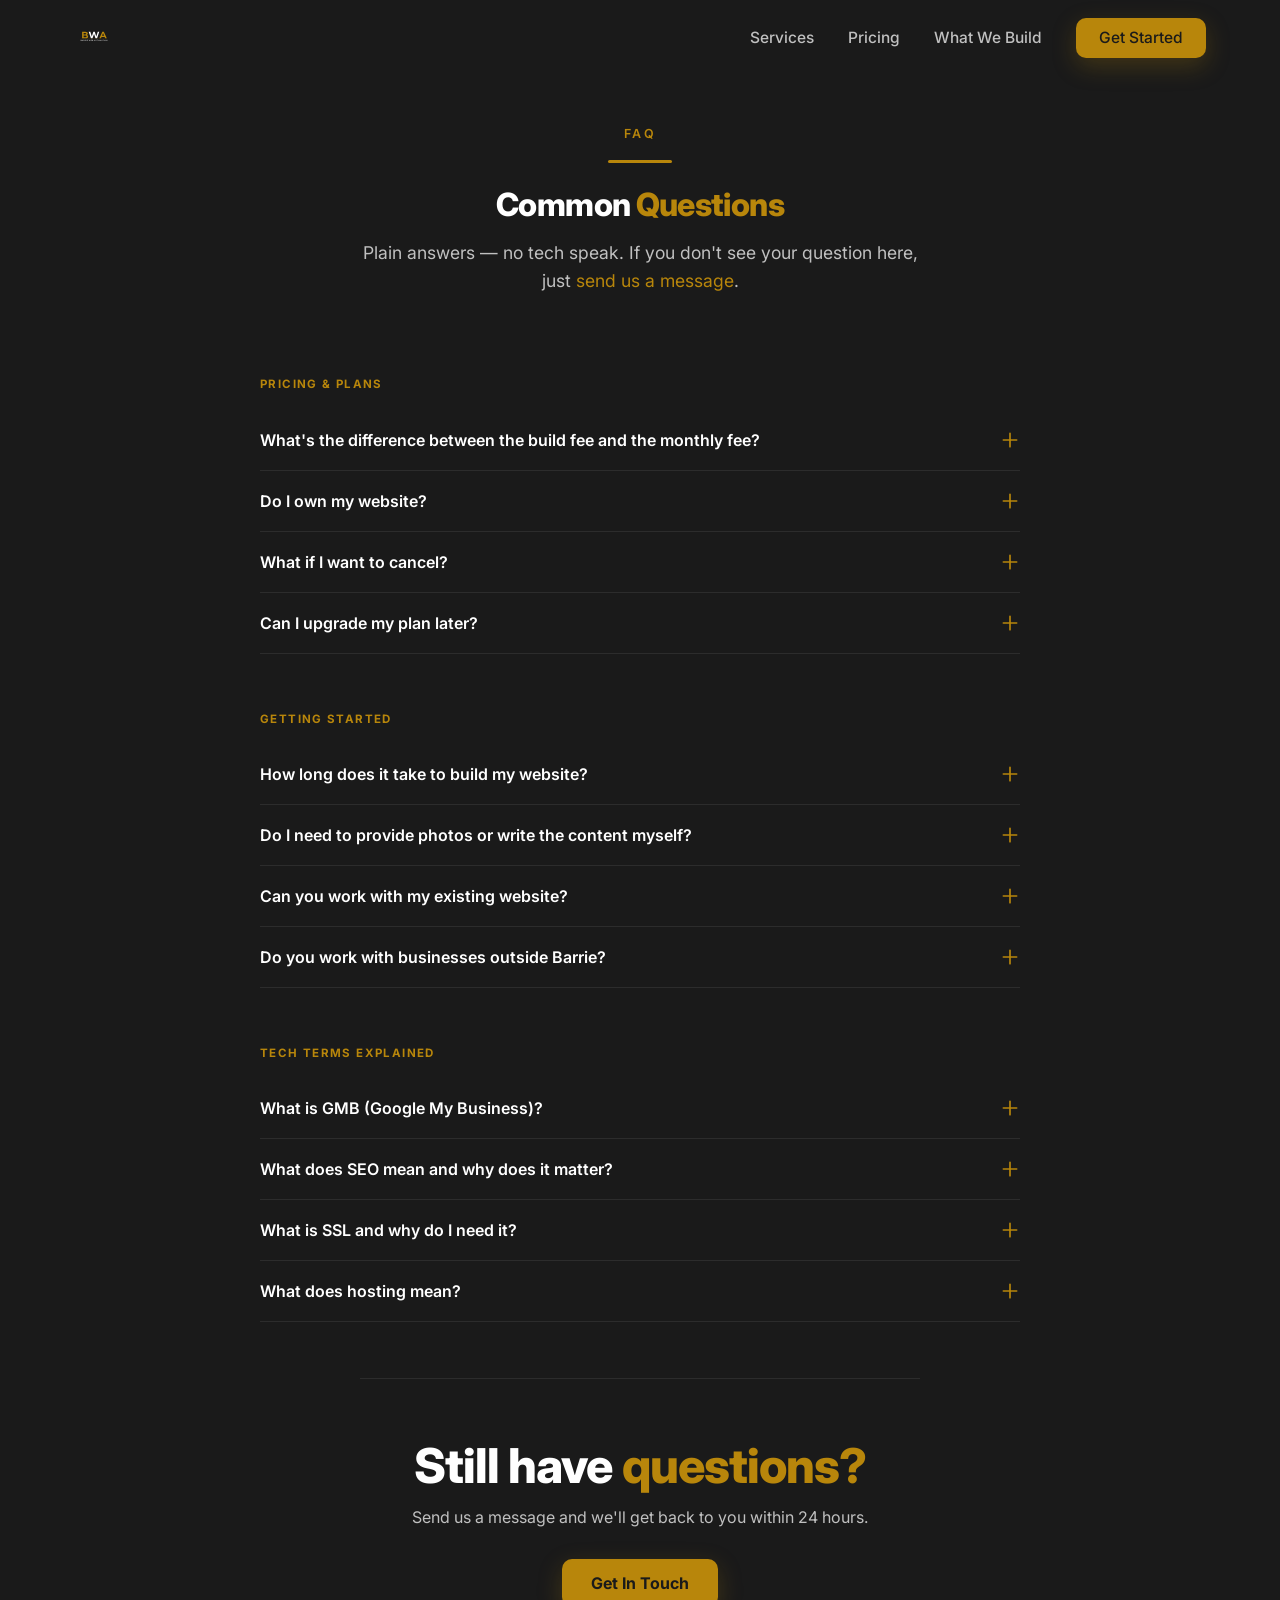
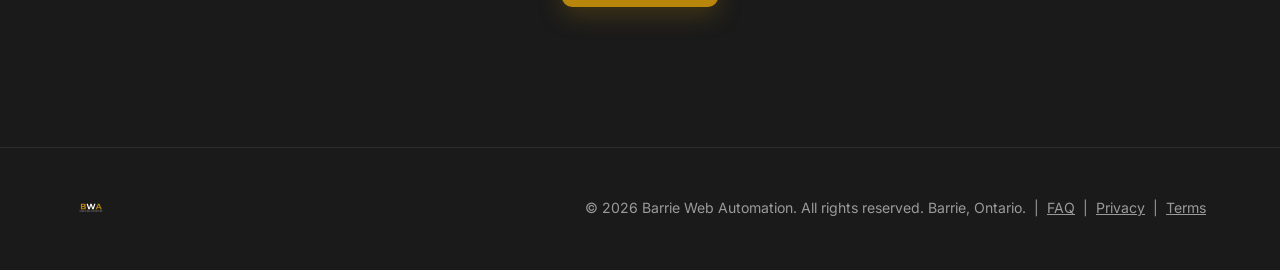
==== faq.html @ a50a97b6 "FAq" ====
<!DOCTYPE html>
<html lang="en">
<head>
    <meta charset="UTF-8">
    <meta name="viewport" content="width=device-width, initial-scale=1.0">
    <title>FAQ | Barrie Web Automation</title>
    <meta name="description" content="Answers to common questions about our website, pricing, and services for Barrie small businesses.">
    <link rel="icon" type="image/png" sizes="64x64" href="assets/favicon-64.png">
    <link rel="icon" type="image/png" sizes="32x32" href="assets/favicon-32.png">
    <link rel="apple-touch-icon" href="assets/bwa-logo-512.png">
    <link rel="preconnect" href="https://fonts.googleapis.com">
    <link rel="preconnect" href="https://fonts.gstatic.com" crossorigin>
    <link href="https://fonts.googleapis.com/css2?family=Inter:wght@300;400;500;600;700;800;900&display=swap" rel="stylesheet">
    <link rel="stylesheet" href="styles.css">
    <style>
        .faq-hero {
            padding: 120px 0 60px;
            text-align: center;
        }
        .faq-hero h1 { margin-bottom: 16px; }
        .faq-hero p { color: var(--silver); max-width: 560px; margin: 0 auto; font-size: 1.1rem; }

        .faq-section { padding: 20px 0 80px; }
        .faq-group { max-width: 760px; margin: 0 auto 56px; }
        .faq-group__label {
            font-size: 0.72rem;
            font-weight: 700;
            letter-spacing: 0.12em;
            text-transform: uppercase;
            color: var(--gold);
            margin-bottom: 16px;
        }

        .faq-item {
            border-bottom: 1px solid var(--border-soft);
        }
        .faq-item:first-of-type { border-top: 1px solid var(--border-soft); }

        .faq-q {
            width: 100%;
            background: none;
            border: none;
            color: var(--white);
            font-family: inherit;
            font-size: 1rem;
            font-weight: 600;
            text-align: left;
            padding: 20px 0;
            cursor: pointer;
            display: flex;
            justify-content: space-between;
            align-items: center;
            gap: 16px;
            transition: color 0.2s;
        }
        .faq-q:hover { color: var(--gold); }
        .faq-q svg {
            width: 20px; height: 20px;
            flex-shrink: 0;
            color: var(--gold);
            transition: transform 0.3s ease;
        }
        .faq-item.open .faq-q svg { transform: rotate(45deg); }

        .faq-a {
            max-height: 0;
            overflow: hidden;
            transition: max-height 0.35s ease, padding 0.2s ease;
        }
        .faq-item.open .faq-a { max-height: 400px; padding-bottom: 20px; }
        .faq-a p {
            color: var(--silver);
            line-height: 1.75;
            font-size: 0.97rem;
            margin: 0;
        }
        .faq-a a { color: var(--gold); text-decoration: underline; }

        .faq-cta {
            text-align: center;
            padding: 60px 0;
            border-top: 1px solid var(--border-soft);
            max-width: 560px;
            margin: 0 auto;
        }
        .faq-cta h2 { margin-bottom: 12px; }
        .faq-cta p { color: var(--silver); margin-bottom: 28px; }
    </style>
</head>
<body>

    <!-- NAV -->
    <nav class="nav" id="nav">
        <div class="container nav__inner">
            <a href="index.html" class="nav__logo" aria-label="Barrie Web Automation home">
                <img src="assets/bwa-logo.svg" alt="Barrie Web Automation logo" width="160" height="40">
            </a>
            <div class="nav__links">
                <a href="index.html#services">Services</a>
                <a href="index.html#pricing">Pricing</a>
                <a href="index.html#work">What We Build</a>
                <a href="index.html#contact" class="btn btn--gold" style="padding:11px 22px;">Get Started</a>
            </div>
            <button class="nav__toggle" id="navToggle" aria-label="Open menu" aria-expanded="false">
                <svg id="navIcon" fill="none" stroke="currentColor" viewBox="0 0 24 24">
                    <path stroke-linecap="round" stroke-linejoin="round" stroke-width="2" d="M4 6h16M4 12h16M4 18h16"/>
                </svg>
            </button>
        </div>
        <div class="nav__mobile" id="navMobile">
            <a href="index.html#services">Services</a>
            <a href="index.html#pricing">Pricing</a>
            <a href="index.html#work">What We Build</a>
            <a href="index.html#contact" class="cta">Get Started</a>
        </div>
    </nav>

    <!-- HERO -->
    <div class="faq-hero">
        <div class="container">
            <span class="eyebrow">FAQ</span>
            <hr class="divider divider--center">
            <h1>Common <span class="accent">Questions</span></h1>
            <p>Plain answers — no tech speak. If you don't see your question here, just <a href="index.html#contact" style="color:var(--gold);">send us a message</a>.</p>
        </div>
    </div>

    <!-- FAQ CONTENT -->
    <section class="faq-section">
        <div class="container">

            <!-- PRICING -->
            <div class="faq-group">
                <div class="faq-group__label">Pricing & Plans</div>

                <div class="faq-item">
                    <button class="faq-q">What's the difference between the build fee and the monthly fee?
                        <svg fill="none" stroke="currentColor" viewBox="0 0 24 24"><path stroke-linecap="round" stroke-linejoin="round" stroke-width="2" d="M12 4v16m8-8H4"/></svg>
                    </button>
                    <div class="faq-a"><p>The build fee is a one-time cost to design and launch your website. The monthly fee covers hosting, maintenance, security updates, and ongoing support — so your site stays live, fast, and up to date without you having to think about it.</p></div>
                </div>

                <div class="faq-item">
                    <button class="faq-q">Do I own my website?
                        <svg fill="none" stroke="currentColor" viewBox="0 0 24 24"><path stroke-linecap="round" stroke-linejoin="round" stroke-width="2" d="M12 4v16m8-8H4"/></svg>
                    </button>
                    <div class="faq-a"><p>Yes. Everything we build for you is yours. If you ever decide to move on, we'll hand over all the files and help with the transition. No hostage situations here.</p></div>
                </div>

                <div class="faq-item">
                    <button class="faq-q">What if I want to cancel?
                        <svg fill="none" stroke="currentColor" viewBox="0 0 24 24"><path stroke-linecap="round" stroke-linejoin="round" stroke-width="2" d="M12 4v16m8-8H4"/></svg>
                    </button>
                    <div class="faq-a"><p>Cancel anytime — no penalties, no long-term contracts. Just give us a heads up and we'll wrap things up cleanly. You keep your website and all your files.</p></div>
                </div>

                <div class="faq-item">
                    <button class="faq-q">Can I upgrade my plan later?
                        <svg fill="none" stroke="currentColor" viewBox="0 0 24 24"><path stroke-linecap="round" stroke-linejoin="round" stroke-width="2" d="M12 4v16m8-8H4"/></svg>
                    </button>
                    <div class="faq-a"><p>Absolutely. You can start with Essential and add features as your business grows. Upgrading is straightforward — we adjust your monthly and add whatever you need.</p></div>
                </div>
            </div>

            <!-- GETTING STARTED -->
            <div class="faq-group">
                <div class="faq-group__label">Getting Started</div>

                <div class="faq-item">
                    <button class="faq-q">How long does it take to build my website?
                        <svg fill="none" stroke="currentColor" viewBox="0 0 24 24"><path stroke-linecap="round" stroke-linejoin="round" stroke-width="2" d="M12 4v16m8-8H4"/></svg>
                    </button>
                    <div class="faq-a"><p>Most sites are live within 1–2 weeks of getting started. The biggest factor is how quickly we can get your content (photos, text, and a few details about your business). The faster you can get us that, the faster we can launch.</p></div>
                </div>

                <div class="faq-item">
                    <button class="faq-q">Do I need to provide photos or write the content myself?
                        <svg fill="none" stroke="currentColor" viewBox="0 0 24 24"><path stroke-linecap="round" stroke-linejoin="round" stroke-width="2" d="M12 4v16m8-8H4"/></svg>
                    </button>
                    <div class="faq-a"><p>Your own photos always look best, but we can work with stock photos if you don't have any. For the writing, we'll send you a short questionnaire — answer a few questions about your business and we'll take it from there.</p></div>
                </div>

                <div class="faq-item">
                    <button class="faq-q">Can you work with my existing website?
                        <svg fill="none" stroke="currentColor" viewBox="0 0 24 24"><path stroke-linecap="round" stroke-linejoin="round" stroke-width="2" d="M12 4v16m8-8H4"/></svg>
                    </button>
                    <div class="faq-a"><p>It depends. Send us the link and we'll take a look. Sometimes a refresh makes more sense than a full rebuild — we'll tell you honestly which is the better move for your situation.</p></div>
                </div>

                <div class="faq-item">
                    <button class="faq-q">Do you work with businesses outside Barrie?
                        <svg fill="none" stroke="currentColor" viewBox="0 0 24 24"><path stroke-linecap="round" stroke-linejoin="round" stroke-width="2" d="M12 4v16m8-8H4"/></svg>
                    </button>
                    <div class="faq-a"><p>We're focused on Barrie and Simcoe County — local businesses are who we built this for. That said, if you're nearby and a good fit, reach out and we'll see if we can help.</p></div>
                </div>
            </div>

            <!-- TECH TERMS -->
            <div class="faq-group">
                <div class="faq-group__label">Tech Terms Explained</div>

                <div class="faq-item">
                    <button class="faq-q">What is GMB (Google My Business)?
                        <svg fill="none" stroke="currentColor" viewBox="0 0 24 24"><path stroke-linecap="round" stroke-linejoin="round" stroke-width="2" d="M12 4v16m8-8H4"/></svg>
                    </button>
                    <div class="faq-a"><p>Google My Business (now called Google Business Profile) is the listing that shows up when someone searches for your business on Google or Google Maps — your hours, phone number, photos, and reviews. It's free and one of the best ways to get found locally. We set it up and keep it updated for you.</p></div>
                </div>

                <div class="faq-item">
                    <button class="faq-q">What does SEO mean and why does it matter?
                        <svg fill="none" stroke="currentColor" viewBox="0 0 24 24"><path stroke-linecap="round" stroke-linejoin="round" stroke-width="2" d="M12 4v16m8-8H4"/></svg>
                    </button>
                    <div class="faq-a"><p>SEO stands for Search Engine Optimization — it's what helps your website show up when someone Googles "plumber in Barrie" or "best butcher near me." Basic SEO means your site is set up correctly from day one (page titles, descriptions, fast load times). Ongoing SEO means we keep working on it so you rank higher over time.</p></div>
                </div>

                <div class="faq-item">
                    <button class="faq-q">What is SSL and why do I need it?
                        <svg fill="none" stroke="currentColor" viewBox="0 0 24 24"><path stroke-linecap="round" stroke-linejoin="round" stroke-width="2" d="M12 4v16m8-8H4"/></svg>
                    </button>
                    <div class="faq-a"><p>SSL is what puts the padlock icon in your browser's address bar and makes your website address start with "https://" instead of "http://". It encrypts the connection between your site and your visitors. Google ranks sites without SSL lower, and some browsers warn visitors that the site isn't safe. It's included in all our plans.</p></div>
                </div>

                <div class="faq-item">
                    <button class="faq-q">What does hosting mean?
                        <svg fill="none" stroke="currentColor" viewBox="0 0 24 24"><path stroke-linecap="round" stroke-linejoin="round" stroke-width="2" d="M12 4v16m8-8H4"/></svg>
                    </button>
                    <div class="faq-a"><p>Hosting is what keeps your website online. Think of it like rent for the server where your website lives. We handle hosting as part of your monthly fee — you don't need to set anything up or manage it yourself.</p></div>
                </div>
            </div>

            <!-- CTA -->
            <div class="faq-cta">
                <h2>Still have <span class="accent">questions?</span></h2>
                <p>Send us a message and we'll get back to you within 24 hours.</p>
                <a href="index.html#contact" class="btn btn--gold">Get In Touch</a>
            </div>

        </div>
    </section>

    <!-- FOOTER -->
    <footer class="footer">
        <div class="container footer__inner">
            <a href="index.html" class="footer__logo" aria-label="Barrie Web Automation home">
                <img src="assets/bwa-logo.svg" alt="Barrie Web Automation logo">
            </a>
            <p>&copy; 2026 Barrie Web Automation. All rights reserved. Barrie, Ontario. &nbsp;|&nbsp; <a href="faq.html" style="color:var(--silver-dim); text-decoration:underline;">FAQ</a> &nbsp;|&nbsp; <a href="privacy.html" style="color:var(--silver-dim); text-decoration:underline;">Privacy</a> &nbsp;|&nbsp; <a href="terms.html" style="color:var(--silver-dim); text-decoration:underline;">Terms</a></p>
        </div>
    </footer>

    <script>
        // Nav scroll
        const nav = document.getElementById('nav');
        window.addEventListener('scroll', () => {
            nav.classList.toggle('scrolled', window.scrollY > 40);
        }, { passive: true });

        // Mobile menu
        const toggle = document.getElementById('navToggle');
        const mobile = document.getElementById('navMobile');
        const icon = document.getElementById('navIcon');
        const OPEN = 'M6 18L18 6M6 6l12 12';
        const CLOSED = 'M4 6h16M4 12h16M4 18h16';
        let open = false;
        toggle.addEventListener('click', () => {
            open = !open;
            mobile.classList.toggle('open', open);
            icon.querySelector('path').setAttribute('d', open ? OPEN : CLOSED);
            toggle.setAttribute('aria-expanded', String(open));
        });

        // FAQ accordion
        document.querySelectorAll('.faq-item').forEach(item => {
            item.querySelector('.faq-q').addEventListener('click', () => {
                const isOpen = item.classList.contains('open');
                document.querySelectorAll('.faq-item.open').forEach(i => i.classList.remove('open'));
                if (!isOpen) item.classList.add('open');
            });
        });
    </script>
</body>
</html>
---- styles.css ----
/* =========================================================================
   Barrie Web Automation — Brand Stylesheet
   Brand rules:
     Background  #1A1A1A  (near black) — dominant
     White       #FFFFFF  — primary headings + body text
     Silver      #C0C0C0  — secondary / supporting text
     Gold        #B8860B  — ACCENT ONLY (logo, 1-2 accent words, CTAs,
                            checkmarks/small decorative, dividers/underlines)
   No gold backgrounds, no gold cards, no full gold headings, no gold body.
   ========================================================================= */

:root {
    --bg:            #1A1A1A;
    --bg-elevated:   #212121;  /* cards / panels (dark grey, NOT gold) */
    --bg-elevated-2: #262626;
    --border:        #333333;
    --border-soft:   #2c2c2c;
    --white:         #FFFFFF;
    --silver:        #C0C0C0;
    --silver-dim:    #9a9a9a;
    --gold:          #B8860B;
    --gold-soft:     rgba(184, 134, 11, 0.12);
    --gold-border:   rgba(184, 134, 11, 0.35);
    --radius:        14px;
    --radius-sm:     10px;
    --maxw:          1180px;
    --shadow:        0 18px 50px rgba(0, 0, 0, 0.45);
    --ease:          cubic-bezier(0.16, 1, 0.3, 1);
    --font:          'Inter', system-ui, -apple-system, Segoe UI, Roboto, sans-serif;
}

/* ----------------------------- Reset / base ----------------------------- */
*, *::before, *::after { box-sizing: border-box; margin: 0; padding: 0; }

html { scroll-behavior: smooth; -webkit-text-size-adjust: 100%; }

body {
    font-family: var(--font);
    background: var(--bg);
    color: var(--white);
    line-height: 1.6;
    -webkit-font-smoothing: antialiased;
    text-rendering: optimizeLegibility;
    overflow-x: hidden;
}

img, svg { display: block; max-width: 100%; }

a { color: inherit; text-decoration: none; }

::selection { background: rgba(184, 134, 11, 0.3); color: #fff; }

:focus-visible { outline: 2px solid var(--gold); outline-offset: 3px; border-radius: 4px; }

/* Custom scrollbar */
::-webkit-scrollbar { width: 10px; }
::-webkit-scrollbar-track { background: #111; }
::-webkit-scrollbar-thumb { background: #333; border-radius: 5px; }
::-webkit-scrollbar-thumb:hover { background: var(--gold); }

/* ----------------------------- Layout helpers --------------------------- */
.container { width: 100%; max-width: var(--maxw); margin: 0 auto; padding: 0 24px; }

.section { padding: 96px 0; position: relative; }
.section--tight { padding: 72px 0; }

/* Accent: gold for 1–2 words inside a white heading */
.accent { color: var(--gold); }

/* Gold divider / underline (decorative line) */
.divider {
    width: 64px; height: 3px; background: var(--gold);
    border: 0; border-radius: 2px; margin: 0 0 24px;
}
.divider--center { margin-left: auto; margin-right: auto; }

/* Small gold eyebrow label above section headings (text gold, small accent) */
.eyebrow {
    display: inline-block;
    font-size: 0.78rem;
    font-weight: 600;
    letter-spacing: 0.18em;
    text-transform: uppercase;
    color: var(--gold);
    margin-bottom: 16px;
}

/* Typography scale */
h1, h2, h3, h4 { color: var(--white); font-weight: 800; line-height: 1.12; letter-spacing: -0.02em; }
h2 { font-size: clamp(1.9rem, 4vw, 3rem); }
h3 { font-size: 1.35rem; font-weight: 700; letter-spacing: -0.01em; }

.lead { color: var(--silver); font-size: 1.1rem; max-width: 60ch; }
.muted { color: var(--silver-dim); }

.section-head { max-width: 720px; margin: 0 auto 64px; text-align: center; }
.section-head .divider { margin-left: auto; margin-right: auto; }
.section-head p { color: var(--silver); font-size: 1.08rem; margin-top: 18px; }

/* ----------------------------- Buttons ---------------------------------- */
.btn {
    display: inline-flex; align-items: center; justify-content: center; gap: 10px;
    font-weight: 600; font-size: 1rem; line-height: 1;
    padding: 15px 28px; border-radius: var(--radius-sm);
    cursor: pointer; border: 1px solid transparent;
    transition: transform 0.2s var(--ease), background 0.2s var(--ease), box-shadow 0.2s var(--ease), border-color 0.2s var(--ease);
    white-space: nowrap;
}
/* Primary CTA — gold (allowed) with dark text for contrast */
.btn--gold {
    background: var(--gold); color: #1a1a1a; font-weight: 700;
    box-shadow: 0 8px 24px rgba(184, 134, 11, 0.25);
}
.btn--gold:hover { transform: translateY(-2px); background: #cf9a18; box-shadow: 0 12px 30px rgba(184, 134, 11, 0.35); }
/* Secondary — outlined, white text */
.btn--ghost { background: transparent; color: var(--white); border-color: var(--border); }
.btn--ghost:hover { border-color: var(--gold); transform: translateY(-2px); }
.btn--block { width: 100%; }
.btn .ico { width: 18px; height: 18px; }

/* ----------------------------- Navbar ----------------------------------- */
.nav {
    position: fixed; inset: 0 0 auto 0; z-index: 100;
    transition: background 0.3s var(--ease), box-shadow 0.3s var(--ease), border-color 0.3s var(--ease);
    border-bottom: 1px solid transparent;
}
.nav.scrolled {
    background: rgba(20, 20, 20, 0.85);
    backdrop-filter: blur(18px); -webkit-backdrop-filter: blur(18px);
    border-bottom: 1px solid var(--border-soft);
    box-shadow: 0 6px 30px rgba(0, 0, 0, 0.4);
}
.nav__inner { display: flex; align-items: center; justify-content: space-between; height: 76px; }
.nav__logo img { height: 40px; width: auto; }
.nav__links { display: flex; align-items: center; gap: 34px; }
.nav__links a { color: var(--silver); font-weight: 500; font-size: 0.97rem; transition: color 0.2s; }
.nav__links a:hover { color: var(--white); }
.nav__links a.btn--gold { color: #1a1a1a; }
.nav__links a.btn--gold:hover { color: #1a1a1a; }

.nav__toggle { display: none; background: none; border: 0; color: var(--white); cursor: pointer; padding: 8px; }
.nav__toggle svg { width: 28px; height: 28px; }

.nav__mobile { display: none; background: rgba(20,20,20,0.97); backdrop-filter: blur(18px); border-top: 1px solid var(--border-soft); }
.nav__mobile.open { display: block; }
.nav__mobile a { display: block; padding: 14px 24px; color: var(--silver); font-weight: 500; border-bottom: 1px solid var(--border-soft); }
.nav__mobile a:hover { color: var(--white); background: var(--bg-elevated); }
.nav__mobile a.cta { color: var(--gold); font-weight: 700; }

/* ----------------------------- Hero ------------------------------------- */
.hero { position: relative; padding-top: 168px; padding-bottom: 110px; overflow: hidden; }
.hero__bg { position: absolute; inset: 0; z-index: 0; pointer-events: none; }
.hero__grid {
    position: absolute; inset: 0; opacity: 0.5;
    background-image:
        linear-gradient(rgba(255,255,255,0.025) 1px, transparent 1px),
        linear-gradient(90deg, rgba(255,255,255,0.025) 1px, transparent 1px);
    background-size: 64px 64px;
    -webkit-mask-image: radial-gradient(ellipse 80% 60% at 50% 35%, #000 30%, transparent 75%);
            mask-image: radial-gradient(ellipse 80% 60% at 50% 35%, #000 30%, transparent 75%);
}
.hero__glow {
    position: absolute; width: 520px; height: 520px; border-radius: 50%;
    background: radial-gradient(circle, rgba(184,134,11,0.10), transparent 70%);
    top: -120px; left: 50%; transform: translateX(-50%); filter: blur(20px);
}
.hero__inner { position: relative; z-index: 1; text-align: center; max-width: 880px; margin: 0 auto; }

.badge {
    display: inline-flex; align-items: center; gap: 9px;
    padding: 8px 16px; border-radius: 999px;
    background: var(--bg-elevated); border: 1px solid var(--border);
    color: var(--silver); font-size: 0.85rem; margin-bottom: 28px;
}
.badge .dot { width: 8px; height: 8px; border-radius: 50%; background: var(--gold); box-shadow: 0 0 0 0 rgba(184,134,11,0.6); animation: ping 2.2s var(--ease) infinite; }

.hero h1 { font-size: clamp(2.6rem, 6.5vw, 4.7rem); font-weight: 900; letter-spacing: -0.03em; }
.hero p.lead { margin: 26px auto 0; font-size: 1.18rem; color: var(--silver); }
.hero__cta { display: flex; gap: 16px; justify-content: center; flex-wrap: wrap; margin-top: 40px; }

/* Stats */
.stats { display: flex; justify-content: center; gap: clamp(28px, 7vw, 90px); margin-top: 72px; flex-wrap: wrap; }
.stat { text-align: center; }
.stat__num { font-size: 2.1rem; font-weight: 800; color: var(--white); }
.stat__label { font-size: 0.82rem; color: var(--silver-dim); margin-top: 4px; letter-spacing: 0.04em; }

/* ----------------------------- Cards ------------------------------------ */
.grid { display: grid; gap: 26px; }
.grid--3 { grid-template-columns: repeat(3, 1fr); }
.grid--2 { grid-template-columns: repeat(2, 1fr); }

.card {
    background: var(--bg-elevated);
    border: 1px solid var(--border-soft);
    border-radius: var(--radius);
    padding: 34px;
    transition: transform 0.3s var(--ease), border-color 0.3s var(--ease), box-shadow 0.3s var(--ease);
}
.card:hover { transform: translateY(-5px); border-color: var(--gold-border); box-shadow: var(--shadow); }
.card h3 { margin-bottom: 12px; }
.card p { color: var(--silver); }

/* Icon chip — neutral dark with gold glyph (small decorative gold allowed) */
.icon-chip {
    width: 54px; height: 54px; border-radius: 12px;
    background: var(--gold-soft); border: 1px solid var(--gold-border);
    display: flex; align-items: center; justify-content: center; margin-bottom: 22px;
}
.icon-chip svg { width: 26px; height: 26px; color: var(--gold); stroke: var(--gold); }

/* Feature list with gold checkmarks (allowed small decorative) */
.feat { list-style: none; margin-top: 22px; display: grid; gap: 12px; }
.feat li { display: flex; align-items: flex-start; gap: 11px; color: var(--silver); font-size: 0.95rem; }
.feat li svg { width: 18px; height: 18px; color: var(--gold); flex-shrink: 0; margin-top: 2px; }

/* ----------------------------- Pricing ---------------------------------- */
.promo-badge {
    display: inline-block;
    background: var(--gold);
    color: #1a1a1a;
    font-size: 0.75rem;
    font-weight: 700;
    padding: 5px 12px;
    border-radius: 20px;
    margin-bottom: 14px;
    letter-spacing: 0.02em;
}
.pricing { max-width: 600px; margin: 0 auto; }
.pricing-tiers {
    display: grid;
    grid-template-columns: repeat(3, 1fr);
    gap: 24px;
    align-items: start;
}
@media (max-width: 960px) {
    .pricing-tiers { grid-template-columns: 1fr; max-width: 520px; margin: 0 auto; }
}
.price-card--pro {
    border-color: var(--gold) !important;
    box-shadow: 0 0 0 1px var(--gold), 0 8px 40px rgba(212,175,55,0.12);
}
.price-card {
    background: var(--bg-elevated); border: 1px solid var(--border);
    border-radius: var(--radius); overflow: hidden; position: relative;
}
.price-card__ribbon {
    position: absolute; top: 18px; right: -42px; transform: rotate(45deg);
    background: var(--gold); color: #1a1a1a; font-size: 0.72rem; font-weight: 700;
    letter-spacing: 0.08em; padding: 6px 52px;
}
.price-card__body { padding: 32px; }
@media (min-width: 961px) { .pricing-tiers .price-card__body { padding: 28px; } }
.price-row { display: flex; align-items: flex-end; gap: 22px; padding-bottom: 28px; margin-bottom: 28px; border-bottom: 1px solid var(--border-soft); flex-wrap: wrap; }
.price-row .label { font-size: 0.78rem; color: var(--silver-dim); text-transform: uppercase; letter-spacing: 0.08em; }
.price-row .free { font-size: 2.8rem; font-weight: 900; color: var(--white); line-height: 1; }
.price-row .amount { font-size: 2.8rem; font-weight: 900; color: var(--white); line-height: 1; }
.price-row .amount small { font-size: 1rem; color: var(--silver-dim); font-weight: 500; }
.price-row .plus { font-size: 1.6rem; color: var(--silver-dim); align-self: center; }
.price-row .was { font-size: 0.78rem; color: var(--silver-dim); margin-top: 6px; }
.price-row .was s { color: var(--silver-dim); }

.addons { background: var(--bg-elevated-2); border: 1px solid var(--border-soft); border-radius: var(--radius-sm); padding: 22px; margin: 28px 0; }
.addons h4 { font-size: 0.78rem; text-transform: uppercase; letter-spacing: 0.08em; color: var(--silver); margin-bottom: 14px; }
.addons ul { list-style: none; display: grid; gap: 9px; }
.addons li { display: flex; justify-content: space-between; gap: 14px; font-size: 0.92rem; color: var(--silver); }
.addons li .val { color: var(--gold); font-weight: 600; white-space: nowrap; }
.addons li.sep { border-top: 1px solid var(--border-soft); padding-top: 11px; margin-top: 4px; }
.price-note { text-align: center; color: var(--silver-dim); font-size: 0.85rem; margin-top: 16px; }

/* ----------------------------- What we build ---------------------------- */
.build-card { background: var(--bg-elevated); border: 1px solid var(--border-soft); border-radius: var(--radius); overflow: hidden; transition: transform 0.3s var(--ease), border-color 0.3s var(--ease), box-shadow 0.3s var(--ease); }
.build-card:hover { transform: translateY(-5px); border-color: var(--gold-border); box-shadow: var(--shadow); }
.build-card__top { padding: 30px; display: flex; align-items: center; gap: 16px; border-bottom: 1px solid var(--border-soft); background: var(--bg-elevated-2); }
.build-card__top .icon-chip { margin: 0; }
.build-card__top span { font-size: 0.74rem; letter-spacing: 0.12em; text-transform: uppercase; color: var(--silver-dim); font-weight: 600; }
.build-card__body { padding: 28px 30px; }
.build-card__body h3 { font-size: 1.18rem; }
.build-card__body p { color: var(--silver); font-size: 0.95rem; margin-top: 10px; }
.tags { display: flex; flex-wrap: wrap; gap: 8px; margin-top: 20px; padding-top: 20px; border-top: 1px solid var(--border-soft); }
.tag { font-size: 0.78rem; padding: 5px 12px; border-radius: 999px; background: var(--bg-elevated-2); border: 1px solid var(--border-soft); color: var(--silver); }
.tags__label { width: 100%; font-size: 0.72rem; text-transform: uppercase; letter-spacing: 0.08em; color: var(--silver-dim); margin-bottom: 4px; }

/* ----------------------------- Contact ---------------------------------- */
.contact-grid { display: grid; grid-template-columns: 1fr 1fr; gap: 56px; align-items: start; }
.contact-info { display: grid; gap: 18px; margin-top: 30px; }
.contact-info .row { display: flex; align-items: center; gap: 16px; }
.contact-info .ic { width: 44px; height: 44px; border-radius: 10px; background: var(--bg-elevated); border: 1px solid var(--border-soft); display: flex; align-items: center; justify-content: center; flex-shrink: 0; }
.contact-info .ic svg { width: 20px; height: 20px; color: var(--gold); }
.contact-info .row span { color: var(--silver); }

.form-card { background: var(--bg-elevated); border: 1px solid var(--border-soft); border-radius: var(--radius); padding: 34px; }
.field { margin-bottom: 18px; }
.field label { display: block; font-size: 0.88rem; color: var(--silver); margin-bottom: 8px; font-weight: 500; }
.field input, .field select, .field textarea {
    width: 100%; padding: 13px 15px; border-radius: var(--radius-sm);
    background: var(--bg-elevated-2); border: 1px solid var(--border);
    color: var(--white); font-family: inherit; font-size: 0.97rem;
    transition: border-color 0.2s, box-shadow 0.2s;
}
.field input::placeholder, .field textarea::placeholder { color: var(--silver-dim); }
.field input:focus, .field select:focus, .field textarea:focus {
    outline: none; border-color: var(--gold);
    box-shadow: 0 0 0 3px rgba(184,134,11,0.18);
}
.field textarea { resize: vertical; min-height: 120px; }
.field--2 { display: grid; grid-template-columns: 1fr 1fr; gap: 16px; }
select {
    appearance: none; cursor: pointer;
    background-image: url("data:image/svg+xml,%3Csvg xmlns='http://www.w3.org/2000/svg' fill='none' viewBox='0 0 24 24' stroke='%23C0C0C0'%3E%3Cpath stroke-linecap='round' stroke-linejoin='round' stroke-width='2' d='M19 9l-7 7-7-7'/%3E%3C/svg%3E");
    background-repeat: no-repeat; background-position: right 14px center; background-size: 18px;
    padding-right: 42px;
}
.success { display: none; text-align: center; padding: 30px 0; }
.success.show { display: block; }
.success .check { width: 62px; height: 62px; border-radius: 50%; background: var(--gold-soft); border: 1px solid var(--gold-border); display: flex; align-items: center; justify-content: center; margin: 0 auto 18px; }
.success .check svg { width: 30px; height: 30px; color: var(--gold); }

/* Loading spinner */
.spinner { width: 18px; height: 18px; border: 2px solid rgba(26,26,26,0.35); border-top-color: #1a1a1a; border-radius: 50%; animation: spin 0.6s linear infinite; }

/* ----------------------------- Footer ----------------------------------- */
.footer { border-top: 1px solid var(--border-soft); padding: 44px 0; }
.footer__inner { display: flex; align-items: center; justify-content: space-between; gap: 24px; flex-wrap: wrap; }
.footer__logo img { height: 34px; }
.footer p { color: var(--silver-dim); font-size: 0.88rem; }
.footer__social { display: flex; gap: 12px; }
.footer__social a { width: 38px; height: 38px; border-radius: 9px; background: var(--bg-elevated); border: 1px solid var(--border-soft); display: flex; align-items: center; justify-content: center; color: var(--silver); transition: color 0.2s, border-color 0.2s; }
.footer__social a:hover { color: var(--gold); border-color: var(--gold-border); }
.footer__social svg { width: 16px; height: 16px; }

/* ----------------------------- Animations ------------------------------- */
@keyframes spin { to { transform: rotate(360deg); } }
@keyframes ping {
    0% { box-shadow: 0 0 0 0 rgba(184,134,11,0.5); }
    70% { box-shadow: 0 0 0 8px rgba(184,134,11,0); }
    100% { box-shadow: 0 0 0 0 rgba(184,134,11,0); }
}
.reveal { opacity: 0; transform: translateY(28px); transition: opacity 0.7s var(--ease), transform 0.7s var(--ease); }
.reveal.in { opacity: 1; transform: translateY(0); }

/* ----------------------------- Responsive ------------------------------- */
@media (max-width: 960px) {
    .grid--3 { grid-template-columns: 1fr 1fr; }
    .contact-grid { grid-template-columns: 1fr; gap: 40px; }
}
@media (max-width: 760px) {
    .nav__links { display: none; }
    .nav__toggle { display: inline-flex; }
    .section { padding: 72px 0; }
    .hero { padding-top: 130px; padding-bottom: 80px; }
    .grid--3, .grid--2 { grid-template-columns: 1fr; }
    .field--2 { grid-template-columns: 1fr; }
    .section-head { margin-bottom: 44px; }
}
@media (prefers-reduced-motion: reduce) {
    *, *::before, *::after { animation-duration: 0.01ms !important; animation-iteration-count: 1 !important; transition-duration: 0.01ms !important; }
    html { scroll-behavior: auto; }
    .reveal { opacity: 1; transform: none; }
}
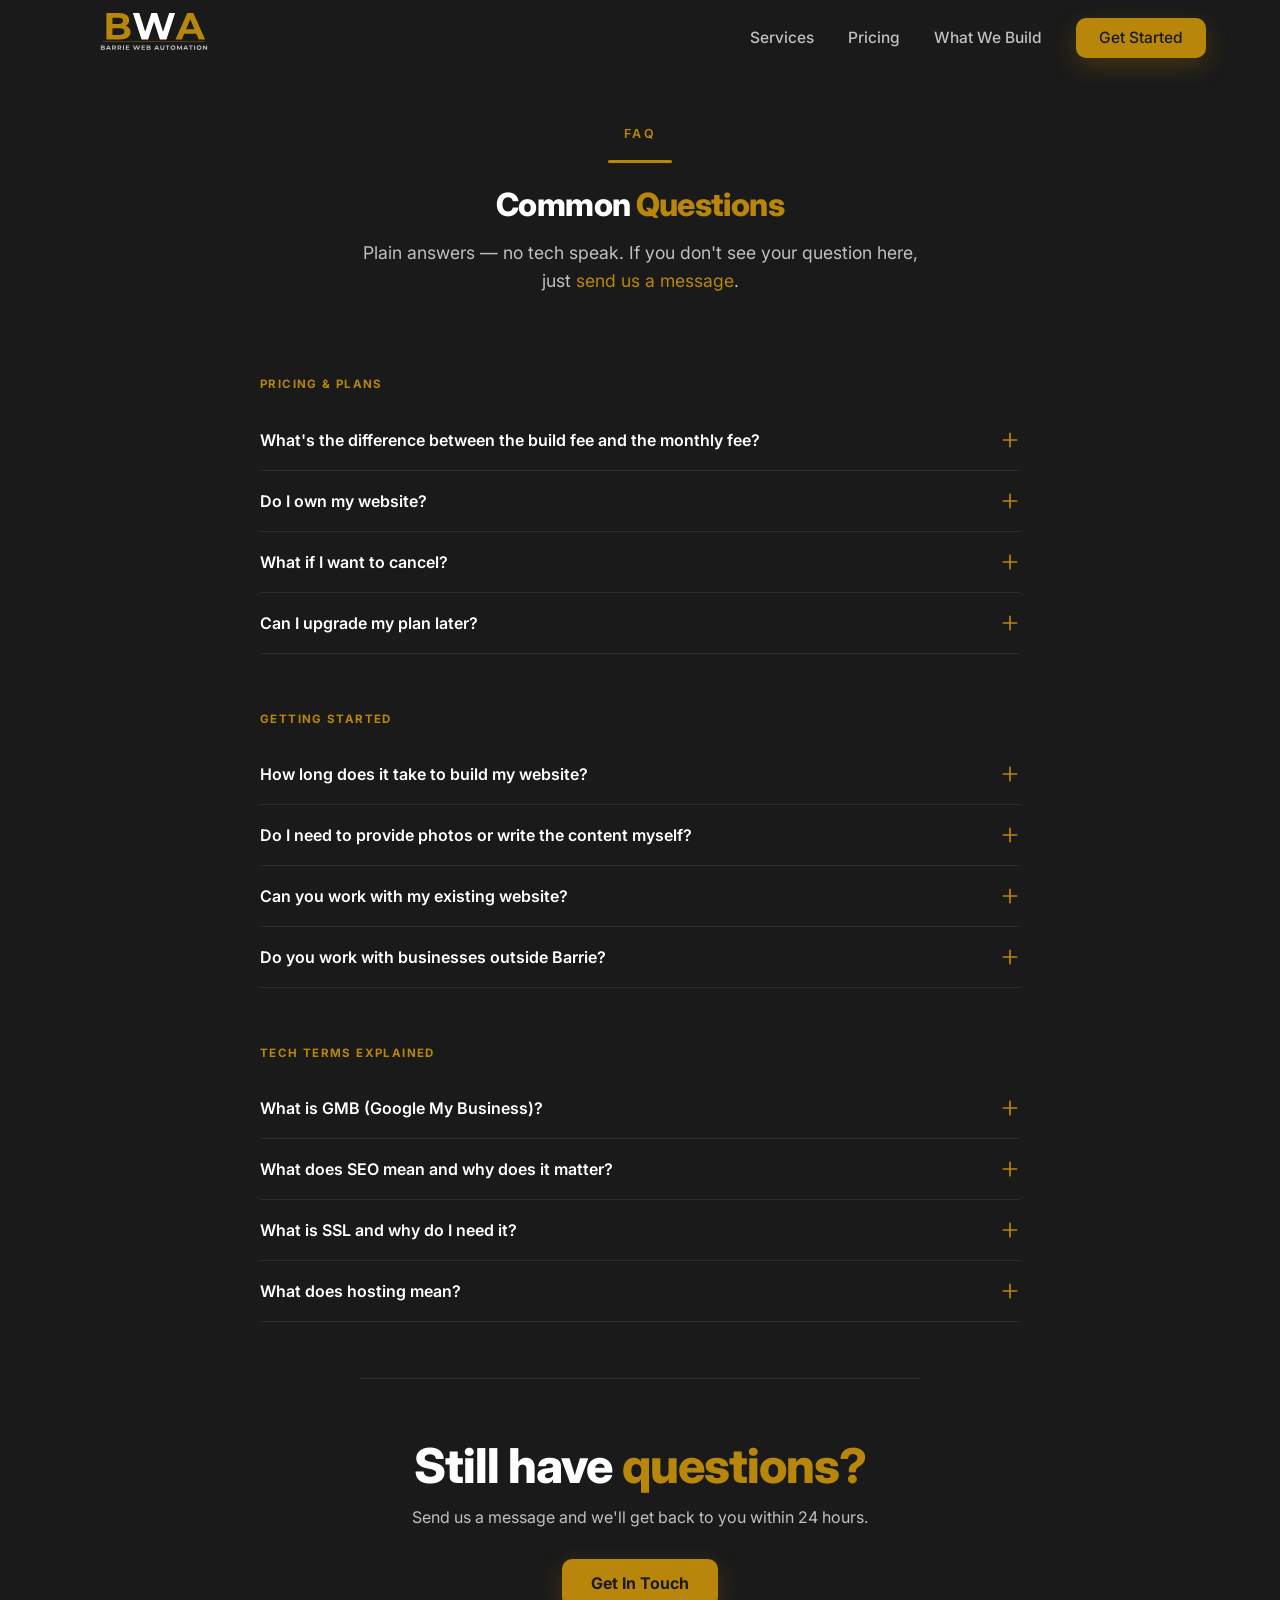
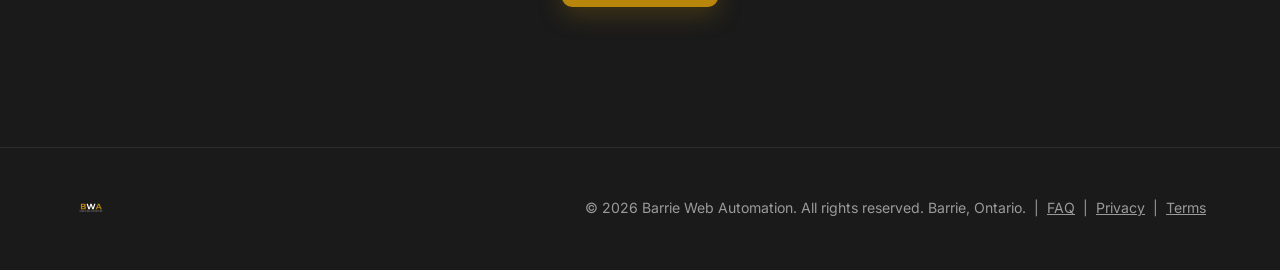
==== commit b6d8114b: "logo" ====
--- a/faq.html
+++ b/faq.html
@@ -93,7 +93,7 @@
     <nav class="nav" id="nav">
         <div class="container nav__inner">
             <a href="index.html" class="nav__logo" aria-label="Barrie Web Automation home">
-                <img src="assets/bwa-logo.svg" alt="Barrie Web Automation logo" width="160" height="40">
+                <img src="assets/bwa-logo.svg" alt="Barrie Web Automation logo">
             </a>
             <div class="nav__links">
                 <a href="index.html#services">Services</a>
--- a/styles.css
+++ b/styles.css
@@ -131,7 +131,7 @@
     box-shadow: 0 6px 30px rgba(0, 0, 0, 0.4);
 }
 .nav__inner { display: flex; align-items: center; justify-content: space-between; height: 76px; }
-.nav__logo img { height: 40px; width: auto; }
+.nav__logo img { height: auto; width: 160px; }
 .nav__links { display: flex; align-items: center; gap: 34px; }
 .nav__links a { color: var(--silver); font-weight: 500; font-size: 0.97rem; transition: color 0.2s; }
 .nav__links a:hover { color: var(--white); }
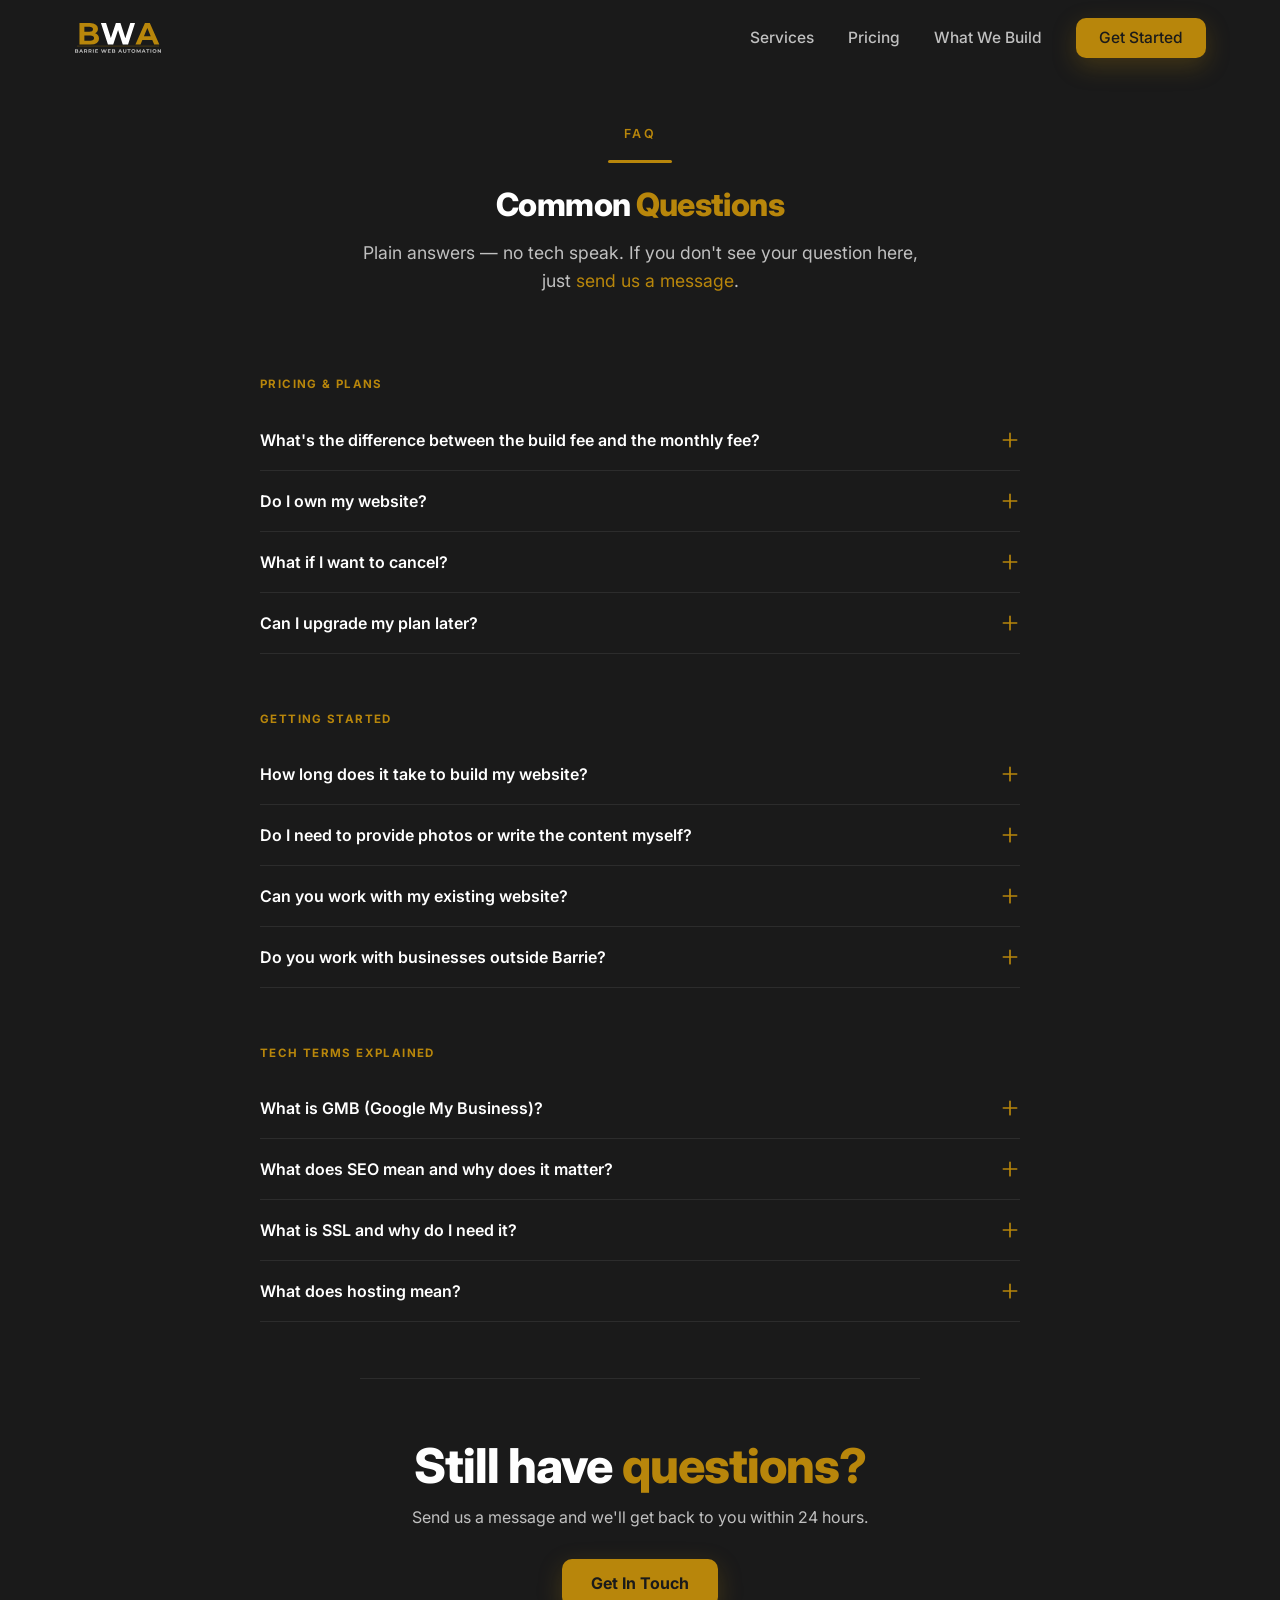
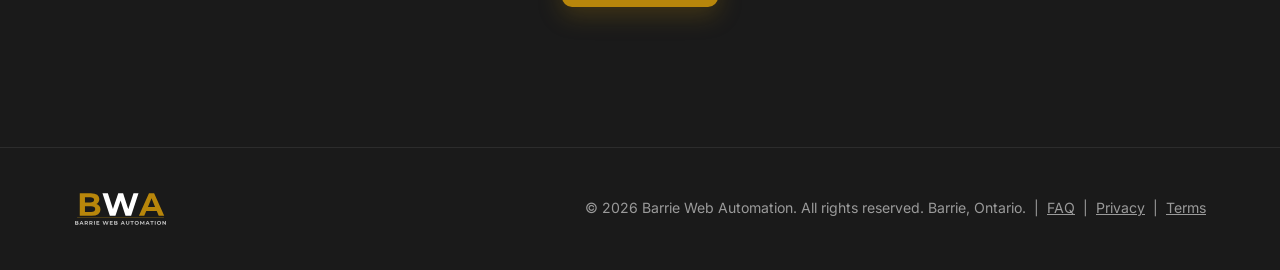
==== commit 2090c447: "logo" ====
--- a/faq.html
+++ b/faq.html
@@ -93,7 +93,7 @@
     <nav class="nav" id="nav">
         <div class="container nav__inner">
             <a href="index.html" class="nav__logo" aria-label="Barrie Web Automation home">
-                <img src="assets/bwa-logo.svg" alt="Barrie Web Automation logo">
+                <img src="assets/bwa-logo-cropped.svg" alt="Barrie Web Automation logo">
             </a>
             <div class="nav__links">
                 <a href="index.html#services">Services</a>
@@ -242,7 +242,7 @@
     <footer class="footer">
         <div class="container footer__inner">
             <a href="index.html" class="footer__logo" aria-label="Barrie Web Automation home">
-                <img src="assets/bwa-logo.svg" alt="Barrie Web Automation logo">
+                <img src="assets/bwa-logo-cropped.svg" alt="Barrie Web Automation logo">
             </a>
             <p>&copy; 2026 Barrie Web Automation. All rights reserved. Barrie, Ontario. &nbsp;|&nbsp; <a href="faq.html" style="color:var(--silver-dim); text-decoration:underline;">FAQ</a> &nbsp;|&nbsp; <a href="privacy.html" style="color:var(--silver-dim); text-decoration:underline;">Privacy</a> &nbsp;|&nbsp; <a href="terms.html" style="color:var(--silver-dim); text-decoration:underline;">Terms</a></p>
         </div>
--- a/styles.css
+++ b/styles.css
@@ -131,7 +131,7 @@
     box-shadow: 0 6px 30px rgba(0, 0, 0, 0.4);
 }
 .nav__inner { display: flex; align-items: center; justify-content: space-between; height: 76px; }
-.nav__logo img { height: auto; width: 160px; }
+.nav__logo img { height: 32px; width: auto; }
 .nav__links { display: flex; align-items: center; gap: 34px; }
 .nav__links a { color: var(--silver); font-weight: 500; font-size: 0.97rem; transition: color 0.2s; }
 .nav__links a:hover { color: var(--white); }
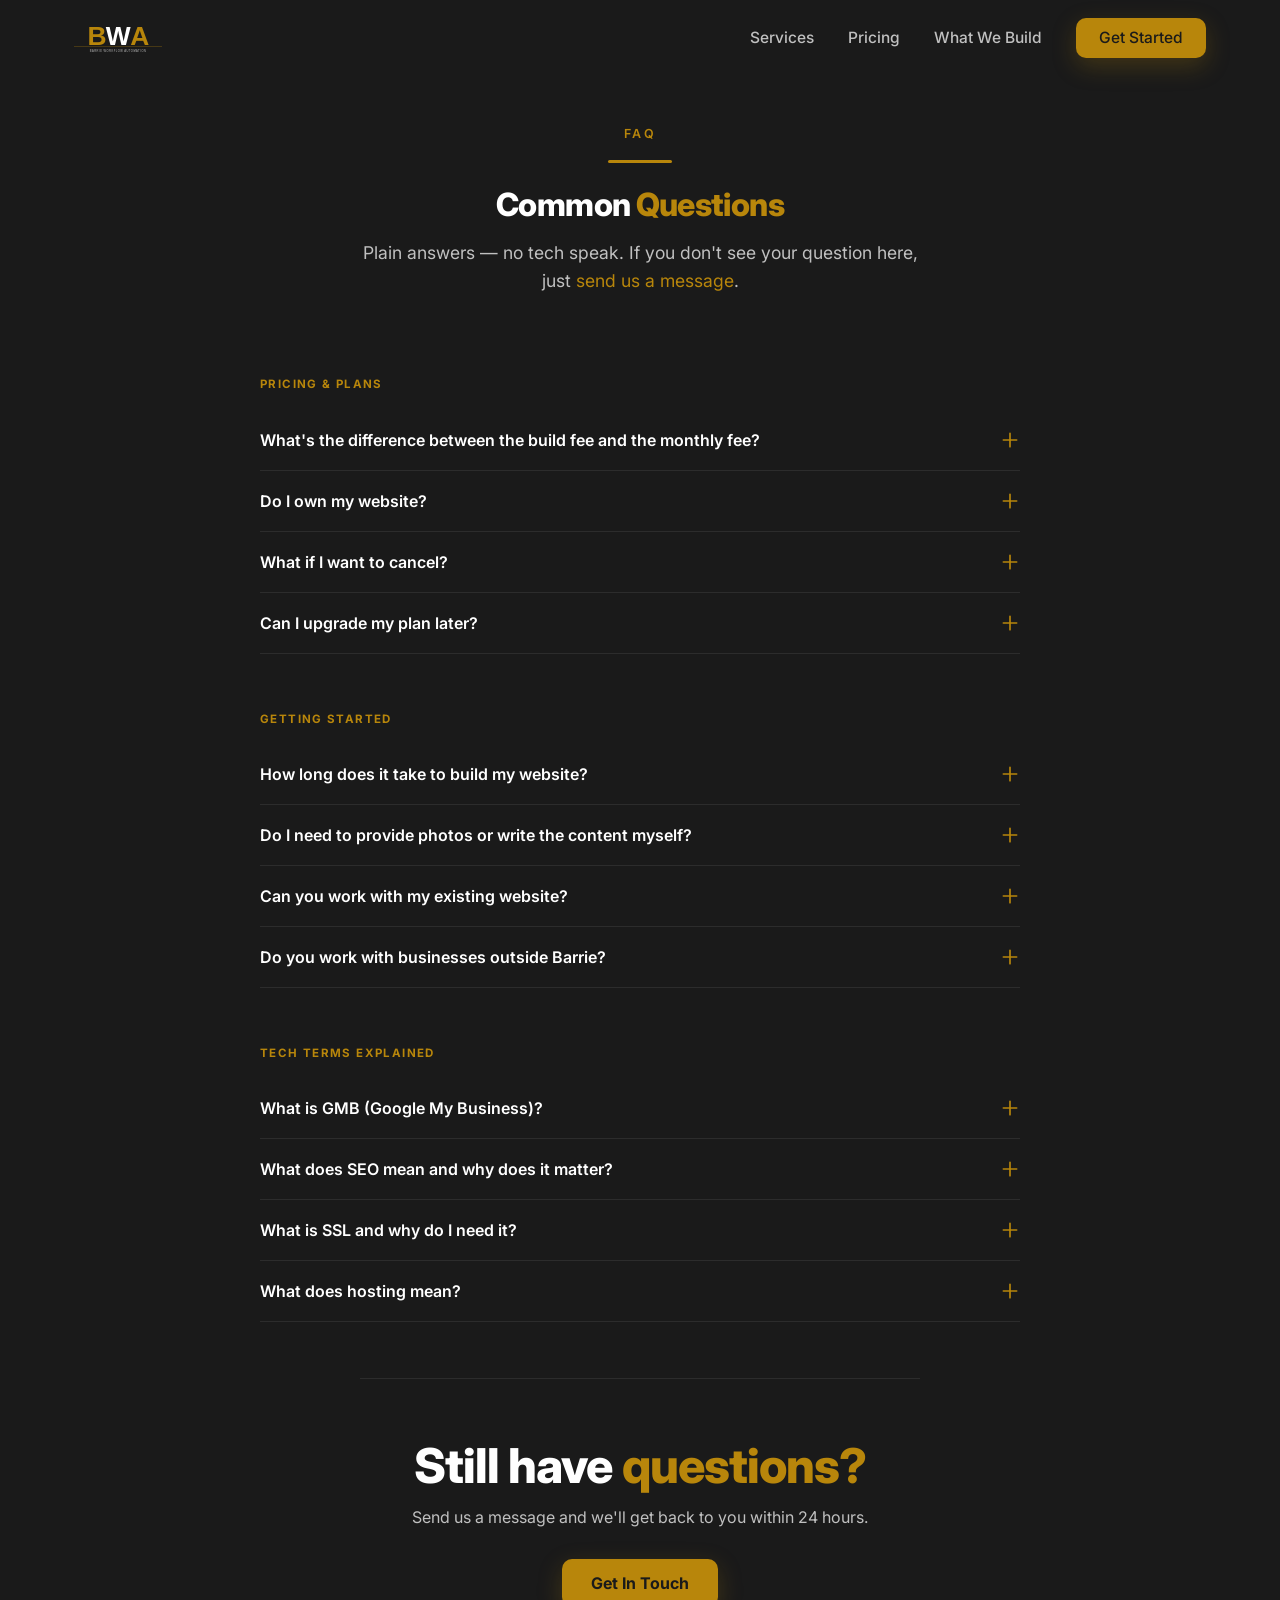
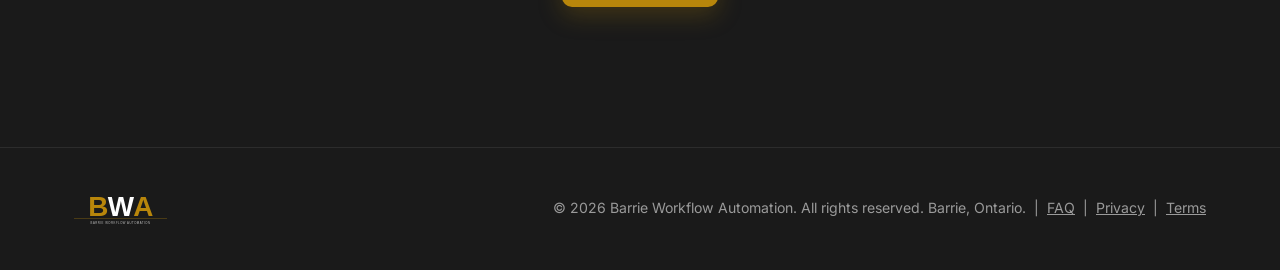
==== commit 4ed23a9f: "new bwa site" ====
--- a/faq.html
+++ b/faq.html
@@ -3,7 +3,7 @@
 <head>
     <meta charset="UTF-8">
     <meta name="viewport" content="width=device-width, initial-scale=1.0">
-    <title>FAQ | Barrie Web Automation</title>
+    <title>FAQ | Barrie Workflow Automation</title>
     <meta name="description" content="Answers to common questions about our website, pricing, and services for Barrie small businesses.">
     <link rel="icon" type="image/png" sizes="64x64" href="assets/favicon-64.png">
     <link rel="icon" type="image/png" sizes="32x32" href="assets/favicon-32.png">
@@ -92,8 +92,8 @@
     <!-- NAV -->
     <nav class="nav" id="nav">
         <div class="container nav__inner">
-            <a href="index.html" class="nav__logo" aria-label="Barrie Web Automation home">
-                <img src="assets/bwa-logo-cropped.svg" alt="Barrie Web Automation logo">
+            <a href="index.html" class="nav__logo" aria-label="Barrie Workflow Automation home">
+                <img src="assets/bwa-logo-cropped.svg" alt="Barrie Workflow Automation logo">
             </a>
             <div class="nav__links">
                 <a href="index.html#services">Services</a>
@@ -241,10 +241,10 @@
     <!-- FOOTER -->
     <footer class="footer">
         <div class="container footer__inner">
-            <a href="index.html" class="footer__logo" aria-label="Barrie Web Automation home">
-                <img src="assets/bwa-logo-cropped.svg" alt="Barrie Web Automation logo">
+            <a href="index.html" class="footer__logo" aria-label="Barrie Workflow Automation home">
+                <img src="assets/bwa-logo-cropped.svg" alt="Barrie Workflow Automation logo">
             </a>
-            <p>&copy; 2026 Barrie Web Automation. All rights reserved. Barrie, Ontario. &nbsp;|&nbsp; <a href="faq.html" style="color:var(--silver-dim); text-decoration:underline;">FAQ</a> &nbsp;|&nbsp; <a href="privacy.html" style="color:var(--silver-dim); text-decoration:underline;">Privacy</a> &nbsp;|&nbsp; <a href="terms.html" style="color:var(--silver-dim); text-decoration:underline;">Terms</a></p>
+            <p>&copy; 2026 Barrie Workflow Automation. All rights reserved. Barrie, Ontario. &nbsp;|&nbsp; <a href="faq.html" style="color:var(--silver-dim); text-decoration:underline;">FAQ</a> &nbsp;|&nbsp; <a href="privacy.html" style="color:var(--silver-dim); text-decoration:underline;">Privacy</a> &nbsp;|&nbsp; <a href="terms.html" style="color:var(--silver-dim); text-decoration:underline;">Terms</a></p>
         </div>
     </footer>
 
--- a/styles.css
+++ b/styles.css
@@ -230,25 +230,32 @@
     display: grid;
     grid-template-columns: repeat(3, 1fr);
     gap: 24px;
-    align-items: start;
+    align-items: stretch;
 }
 @media (max-width: 960px) {
     .pricing-tiers { grid-template-columns: 1fr; max-width: 520px; margin: 0 auto; }
-}
-.price-card--pro {
-    border-color: var(--gold) !important;
-    box-shadow: 0 0 0 1px var(--gold), 0 8px 40px rgba(212,175,55,0.12);
 }
 .price-card {
     background: var(--bg-elevated); border: 1px solid var(--border);
     border-radius: var(--radius); overflow: hidden; position: relative;
+    transition: border-color 0.3s var(--ease), box-shadow 0.3s var(--ease), transform 0.3s var(--ease);
+}
+.price-card:hover {
+    transform: translateY(-5px);
+    border-color: var(--gold-border);
+    box-shadow: var(--shadow);
+}
+.price-card.selected {
+    border-color: var(--gold);
+    box-shadow: 0 0 0 1px var(--gold), var(--shadow);
 }
 .price-card__ribbon {
     position: absolute; top: 18px; right: -42px; transform: rotate(45deg);
     background: var(--gold); color: #1a1a1a; font-size: 0.72rem; font-weight: 700;
     letter-spacing: 0.08em; padding: 6px 52px;
 }
-.price-card__body { padding: 32px; }
+.price-card__body { padding: 32px; display: flex; flex-direction: column; height: 100%; }
+.price-card__body .btn { margin-top: auto; }
 @media (min-width: 961px) { .pricing-tiers .price-card__body { padding: 28px; } }
 .price-row { display: flex; align-items: flex-end; gap: 22px; padding-bottom: 28px; margin-bottom: 28px; border-bottom: 1px solid var(--border-soft); flex-wrap: wrap; }
 .price-row .label { font-size: 0.78rem; color: var(--silver-dim); text-transform: uppercase; letter-spacing: 0.08em; }
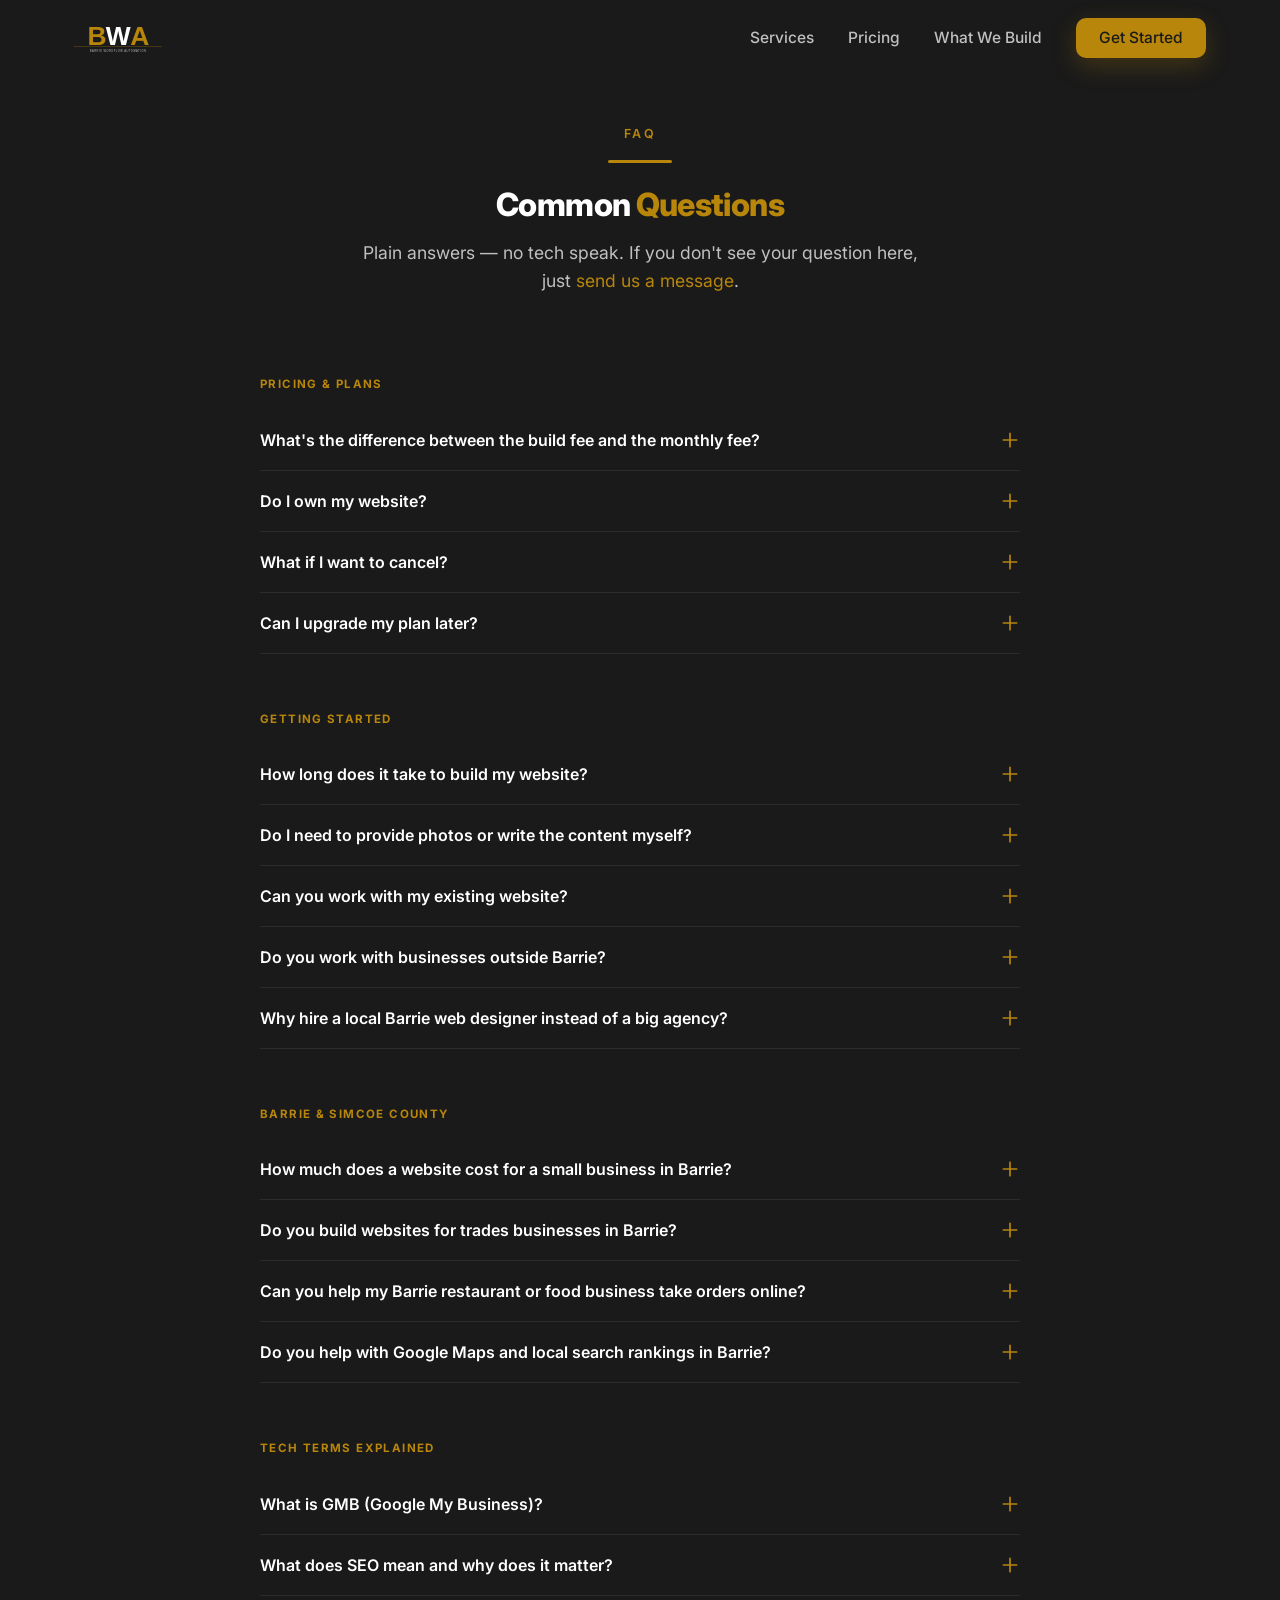
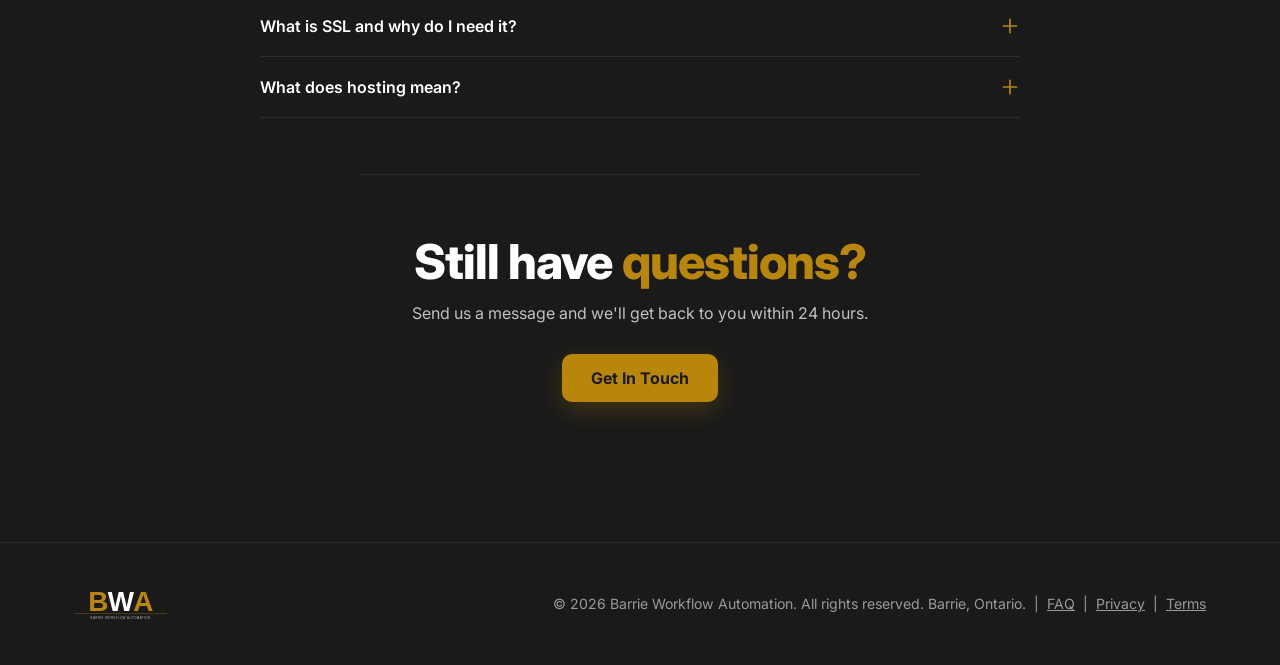
==== commit 6b53ce66: "website SEO updates" ====
--- a/faq.html
+++ b/faq.html
@@ -3,8 +3,9 @@
 <head>
     <meta charset="UTF-8">
     <meta name="viewport" content="width=device-width, initial-scale=1.0">
-    <title>FAQ | Barrie Workflow Automation</title>
-    <meta name="description" content="Answers to common questions about our website, pricing, and services for Barrie small businesses.">
+    <title>FAQ | BWA Barrie — Barrie Workflow Automation</title>
+    <meta name="description" content="Common questions about BWA Barrie's web design, app development, and automation services for Barrie, Ontario small businesses. Pricing, process, and timelines explained.">
+    <link rel="canonical" href="https://bwabarrie.ca/faq.html">
     <link rel="icon" type="image/png" sizes="64x64" href="assets/favicon-64.png">
     <link rel="icon" type="image/png" sizes="32x32" href="assets/favicon-32.png">
     <link rel="apple-touch-icon" href="assets/bwa-logo-512.png">
@@ -12,6 +13,45 @@
     <link rel="preconnect" href="https://fonts.gstatic.com" crossorigin>
     <link href="https://fonts.googleapis.com/css2?family=Inter:wght@300;400;500;600;700;800;900&display=swap" rel="stylesheet">
     <link rel="stylesheet" href="styles.css">
+
+    <script type="application/ld+json">
+    {
+      "@context": "https://schema.org",
+      "@type": "FAQPage",
+      "mainEntity": [
+        {
+          "@type": "Question",
+          "name": "How much does a website cost for a small business in Barrie?",
+          "acceptedAnswer": { "@type": "Answer", "text": "BWA's Essential plan starts at $250 to build and $75/month to maintain — full custom website, hosting, SSL, and ongoing support. The Professional plan ($500 build + $125/mo) adds booking, automation, and SEO. No hidden fees, no long-term contracts." }
+        },
+        {
+          "@type": "Question",
+          "name": "Do you build websites for trades businesses in Barrie?",
+          "acceptedAnswer": { "@type": "Answer", "text": "Yes — plumbers, electricians, HVAC, landscapers, and other home service businesses in Barrie and Simcoe County. We build sites with online booking, automated quote follow-up, and Google Maps optimization." }
+        },
+        {
+          "@type": "Question",
+          "name": "What areas do you serve in Simcoe County?",
+          "acceptedAnswer": { "@type": "Answer", "text": "BWA is based in Barrie and serves businesses across Simcoe County including Innisfil, Orillia, Collingwood, Midland, Wasaga Beach, Bradford, and Alliston. We also work remotely with businesses across Ontario." }
+        },
+        {
+          "@type": "Question",
+          "name": "How long does it take to build my website?",
+          "acceptedAnswer": { "@type": "Answer", "text": "Most sites are live within 1–2 weeks of getting started. The biggest factor is how quickly we can get your content — photos, text, and a few details about your business." }
+        },
+        {
+          "@type": "Question",
+          "name": "Do I own my website?",
+          "acceptedAnswer": { "@type": "Answer", "text": "Yes. Everything we build for you is yours. If you ever decide to move on, we'll hand over all the files and help with the transition. No lock-in." }
+        },
+        {
+          "@type": "Question",
+          "name": "Why hire a local Barrie web designer instead of a big agency?",
+          "acceptedAnswer": { "@type": "Answer", "text": "With BWA you're talking directly to the person building your site. We know the Barrie market, we're available when you need us, and our reputation depends on your results. No big agency overhead means better prices." }
+        }
+      ]
+    }
+    </script>
     <style>
         .faq-hero {
             padding: 120px 0 60px;
@@ -191,7 +231,47 @@
                     <button class="faq-q">Do you work with businesses outside Barrie?
                         <svg fill="none" stroke="currentColor" viewBox="0 0 24 24"><path stroke-linecap="round" stroke-linejoin="round" stroke-width="2" d="M12 4v16m8-8H4"/></svg>
                     </button>
-                    <div class="faq-a"><p>We're focused on Barrie and Simcoe County — local businesses are who we built this for. That said, if you're nearby and a good fit, reach out and we'll see if we can help.</p></div>
+                    <div class="faq-a"><p>We're based in Barrie and focused on Simcoe County — including Innisfil, Orillia, Collingwood, Midland, Wasaga Beach, Bradford, and Alliston. If you're in the area and a good fit, reach out. We also work remotely with businesses across Ontario.</p></div>
+                </div>
+
+                <div class="faq-item">
+                    <button class="faq-q">Why hire a local Barrie web designer instead of a big agency?
+                        <svg fill="none" stroke="currentColor" viewBox="0 0 24 24"><path stroke-linecap="round" stroke-linejoin="round" stroke-width="2" d="M12 4v16m8-8H4"/></svg>
+                    </button>
+                    <div class="faq-a"><p>With BWA you're talking directly to the person building your site — not getting passed between account managers. We know the Barrie market, we're available when you need us, and we care about your results because our reputation depends on it. No big agency overhead means better prices too.</p></div>
+                </div>
+            </div>
+
+            <!-- LOCAL -->
+            <div class="faq-group">
+                <div class="faq-group__label">Barrie & Simcoe County</div>
+
+                <div class="faq-item">
+                    <button class="faq-q">How much does a website cost for a small business in Barrie?
+                        <svg fill="none" stroke="currentColor" viewBox="0 0 24 24"><path stroke-linecap="round" stroke-linejoin="round" stroke-width="2" d="M12 4v16m8-8H4"/></svg>
+                    </button>
+                    <div class="faq-a"><p>Our Essential plan starts at $250 to build and $75/month to maintain — that's a full custom website, hosting, SSL, and ongoing support. Most Barrie small businesses start here. The Professional plan ($500 build + $125/mo) adds booking, automation, and SEO. No surprise fees, no long-term contracts.</p></div>
+                </div>
+
+                <div class="faq-item">
+                    <button class="faq-q">Do you build websites for trades businesses in Barrie?
+                        <svg fill="none" stroke="currentColor" viewBox="0 0 24 24"><path stroke-linecap="round" stroke-linejoin="round" stroke-width="2" d="M12 4v16m8-8H4"/></svg>
+                    </button>
+                    <div class="faq-a"><p>Yes — plumbers, electricians, HVAC, landscapers, and other home service businesses are a big part of what we do. We build sites with online booking, automated quote follow-up, and Google Maps optimization so customers in Barrie and Simcoe County can find you first.</p></div>
+                </div>
+
+                <div class="faq-item">
+                    <button class="faq-q">Can you help my Barrie restaurant or food business take orders online?
+                        <svg fill="none" stroke="currentColor" viewBox="0 0 24 24"><path stroke-linecap="round" stroke-linejoin="round" stroke-width="2" d="M12 4v16m8-8H4"/></svg>
+                    </button>
+                    <div class="faq-a"><p>Absolutely. We build custom online ordering systems for Barrie restaurants, butcher shops, bakeries, and food retailers — pay at pickup or full online payment. No third-party commission fees eating into your margin. You own the system.</p></div>
+                </div>
+
+                <div class="faq-item">
+                    <button class="faq-q">Do you help with Google Maps and local search rankings in Barrie?
+                        <svg fill="none" stroke="currentColor" viewBox="0 0 24 24"><path stroke-linecap="round" stroke-linejoin="round" stroke-width="2" d="M12 4v16m8-8H4"/></svg>
+                    </button>
+                    <div class="faq-a"><p>Yes. Every site we build is set up to rank locally from day one — proper Google Business Profile setup, local schema markup, and SEO-optimized content. The Professional and Premium plans include ongoing Google Search Console and GMB management to keep improving your ranking over time.</p></div>
                 </div>
             </div>
 
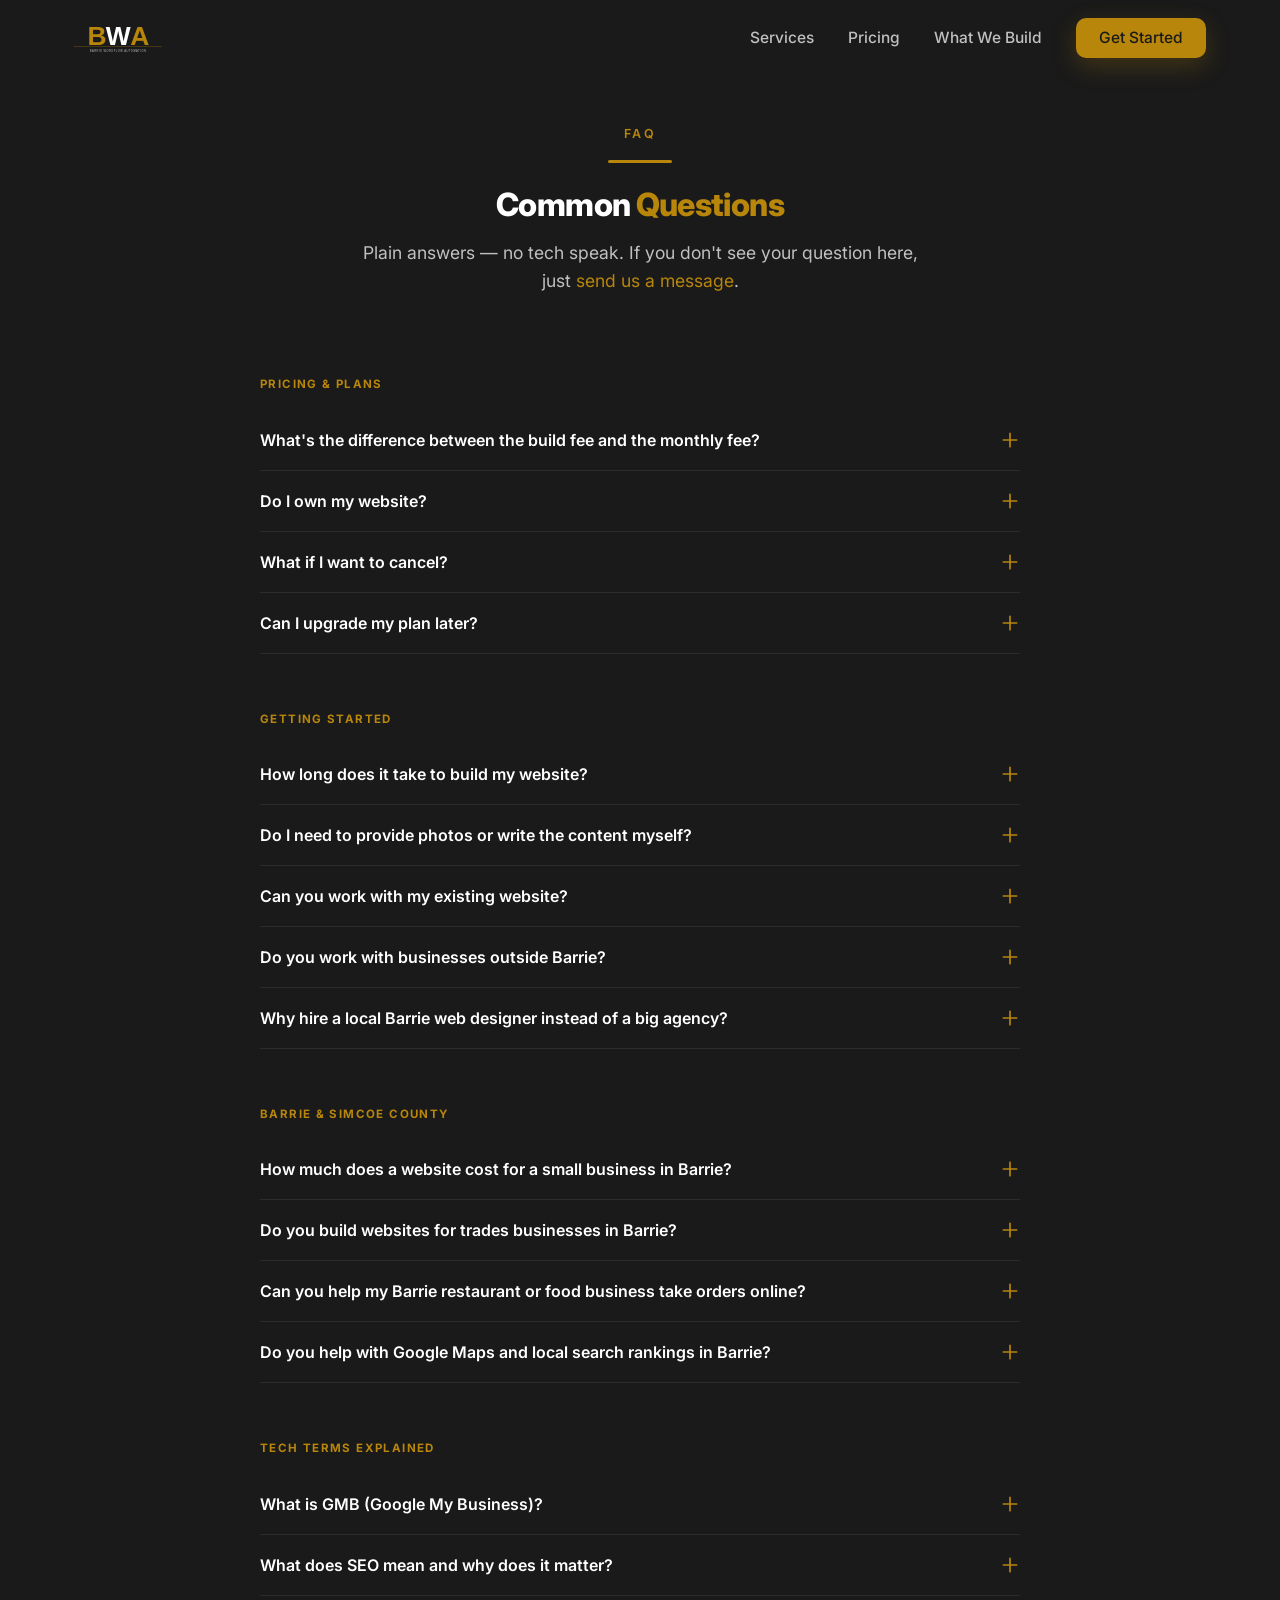
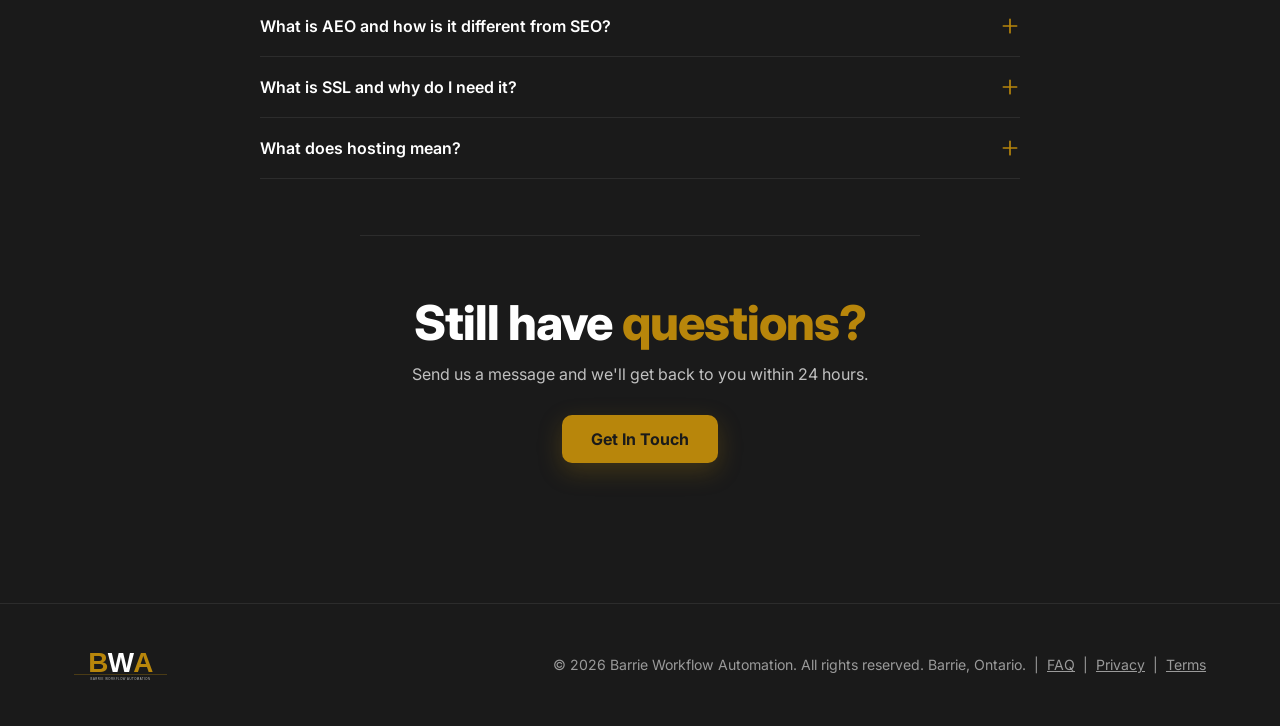
==== commit 09e01b37: "update" ====
--- a/faq.html
+++ b/faq.html
@@ -21,8 +21,53 @@
       "mainEntity": [
         {
           "@type": "Question",
+          "name": "What's the difference between the build fee and the monthly fee?",
+          "acceptedAnswer": { "@type": "Answer", "text": "The build fee is a one-time cost to design, build, and launch your website — you pay it once and it's done. The monthly fee covers everything that keeps it running: hosting, maintenance, security updates, and ongoing support. Think of the build fee as getting the keys, and the monthly as keeping the lights on." }
+        },
+        {
+          "@type": "Question",
+          "name": "Do I own my website?",
+          "acceptedAnswer": { "@type": "Answer", "text": "Yes. Everything we build for you is yours. If you ever decide to move on, we'll hand over all the files and help with the transition. No lock-in." }
+        },
+        {
+          "@type": "Question",
+          "name": "What if I want to cancel?",
+          "acceptedAnswer": { "@type": "Answer", "text": "Cancel anytime — no penalties, no long-term contracts. Just give us a heads up and we'll wrap things up cleanly. You keep your website and all your files." }
+        },
+        {
+          "@type": "Question",
+          "name": "Can I upgrade my plan later?",
+          "acceptedAnswer": { "@type": "Answer", "text": "Yes. You can start with Essential and add features as your business grows. Upgrading is straightforward — we adjust your monthly and add whatever you need." }
+        },
+        {
+          "@type": "Question",
+          "name": "How long does it take to build my website?",
+          "acceptedAnswer": { "@type": "Answer", "text": "Most sites are live within 1–2 weeks of getting started. The biggest factor is how quickly we can get your content — photos, text, and a few details about your business." }
+        },
+        {
+          "@type": "Question",
+          "name": "Do I need to provide photos or write the content myself?",
+          "acceptedAnswer": { "@type": "Answer", "text": "Your own photos always look best, but we can work with stock photos if you don't have any. For the writing, we'll send you a short questionnaire — answer a few questions about your business and we'll take it from there." }
+        },
+        {
+          "@type": "Question",
+          "name": "Can you work with my existing website?",
+          "acceptedAnswer": { "@type": "Answer", "text": "It depends. Send us the link and we'll take a look. Sometimes a refresh makes more sense than a full rebuild — we'll tell you honestly which is the better move for your situation." }
+        },
+        {
+          "@type": "Question",
+          "name": "Do you work with businesses outside Barrie?",
+          "acceptedAnswer": { "@type": "Answer", "text": "We're based in Barrie and focused on Simcoe County — including Innisfil, Orillia, Collingwood, Midland, Wasaga Beach, Bradford, and Alliston. We also work remotely with businesses across Ontario." }
+        },
+        {
+          "@type": "Question",
+          "name": "Why hire a local Barrie web designer instead of a big agency?",
+          "acceptedAnswer": { "@type": "Answer", "text": "With BWA you're talking directly to the person building your site — not getting passed between account managers. We know the Barrie market, we're available when you need us, and we care about your results because our reputation depends on it. No big agency overhead means better prices too." }
+        },
+        {
+          "@type": "Question",
           "name": "How much does a website cost for a small business in Barrie?",
-          "acceptedAnswer": { "@type": "Answer", "text": "BWA's Essential plan starts at $250 to build and $75/month to maintain — full custom website, hosting, SSL, and ongoing support. The Professional plan ($500 build + $125/mo) adds booking, automation, and SEO. No hidden fees, no long-term contracts." }
+          "acceptedAnswer": { "@type": "Answer", "text": "BWA's Essential plan starts at $250 to build and $75/month to maintain — full custom website, hosting, SSL, and ongoing support. The Professional plan ($500 build + $125/mo) adds booking, automation, SEO and AEO. No hidden fees, no long-term contracts." }
         },
         {
           "@type": "Question",
@@ -31,23 +76,38 @@
         },
         {
           "@type": "Question",
-          "name": "What areas do you serve in Simcoe County?",
-          "acceptedAnswer": { "@type": "Answer", "text": "BWA is based in Barrie and serves businesses across Simcoe County including Innisfil, Orillia, Collingwood, Midland, Wasaga Beach, Bradford, and Alliston. We also work remotely with businesses across Ontario." }
-        },
-        {
-          "@type": "Question",
-          "name": "How long does it take to build my website?",
-          "acceptedAnswer": { "@type": "Answer", "text": "Most sites are live within 1–2 weeks of getting started. The biggest factor is how quickly we can get your content — photos, text, and a few details about your business." }
-        },
-        {
-          "@type": "Question",
-          "name": "Do I own my website?",
-          "acceptedAnswer": { "@type": "Answer", "text": "Yes. Everything we build for you is yours. If you ever decide to move on, we'll hand over all the files and help with the transition. No lock-in." }
-        },
-        {
-          "@type": "Question",
-          "name": "Why hire a local Barrie web designer instead of a big agency?",
-          "acceptedAnswer": { "@type": "Answer", "text": "With BWA you're talking directly to the person building your site. We know the Barrie market, we're available when you need us, and our reputation depends on your results. No big agency overhead means better prices." }
+          "name": "Can you help my Barrie restaurant or food business take orders online?",
+          "acceptedAnswer": { "@type": "Answer", "text": "Yes. We build custom online ordering systems for Barrie restaurants, butcher shops, bakeries, and food retailers — pay at pickup or full online payment. You own the system with no per-order commission fees like DoorDash or SkipTheDishes." }
+        },
+        {
+          "@type": "Question",
+          "name": "Do you help with Google Maps and local search rankings in Barrie?",
+          "acceptedAnswer": { "@type": "Answer", "text": "Yes. Every site we build is set up to rank locally from day one — proper Google Business Profile setup, local schema markup, and SEO and AEO-optimized content. That means you show up in Google results and get named when someone asks ChatGPT or Perplexity who does your type of work in Barrie. Professional and Premium plans include ongoing Google Search Console, GMB management, and AI search visibility monitoring." }
+        },
+        {
+          "@type": "Question",
+          "name": "What is AEO and how is it different from SEO?",
+          "acceptedAnswer": { "@type": "Answer", "text": "AEO stands for Answer Engine Optimization — it's how you get your business cited by AI tools like ChatGPT, Perplexity, Google's AI Overviews, and Siri when someone asks a question like 'who's the best web designer in Barrie?' SEO gets you ranked on the Google results page. AEO gets you named in the AI's answer directly. Both matter now, and they reinforce each other. Every site BWA builds is optimized for both from day one." }
+        },
+        {
+          "@type": "Question",
+          "name": "What is GMB (Google My Business)?",
+          "acceptedAnswer": { "@type": "Answer", "text": "Google My Business (now called Google Business Profile) is the listing that shows up when someone searches for your business on Google or Google Maps — your hours, phone number, photos, and reviews. It's free and one of the best ways to get found locally. We set it up and keep it updated for you." }
+        },
+        {
+          "@type": "Question",
+          "name": "What does SEO mean and why does it matter?",
+          "acceptedAnswer": { "@type": "Answer", "text": "SEO stands for Search Engine Optimization — it's what helps your website show up when someone Googles 'plumber in Barrie' or 'best butcher near me.' Basic SEO means your site is set up correctly from day one. Ongoing SEO means we keep working on it so you rank higher over time." }
+        },
+        {
+          "@type": "Question",
+          "name": "What is SSL and why do I need it?",
+          "acceptedAnswer": { "@type": "Answer", "text": "SSL is what puts the padlock icon in your browser's address bar and makes your website address start with https://. It encrypts the connection between your site and your visitors. Google ranks sites without SSL lower, and some browsers warn visitors the site isn't safe. It's included in all our plans." }
+        },
+        {
+          "@type": "Question",
+          "name": "What does hosting mean?",
+          "acceptedAnswer": { "@type": "Answer", "text": "Hosting is what keeps your website online. Think of it like rent for the server where your website lives. We handle hosting as part of your monthly fee — you don't need to set anything up or manage it yourself." }
         }
       ]
     }
@@ -177,7 +237,7 @@
                     <button class="faq-q">What's the difference between the build fee and the monthly fee?
                         <svg fill="none" stroke="currentColor" viewBox="0 0 24 24"><path stroke-linecap="round" stroke-linejoin="round" stroke-width="2" d="M12 4v16m8-8H4"/></svg>
                     </button>
-                    <div class="faq-a"><p>The build fee is a one-time cost to design and launch your website. The monthly fee covers hosting, maintenance, security updates, and ongoing support — so your site stays live, fast, and up to date without you having to think about it.</p></div>
+                    <div class="faq-a"><p>The build fee is a one-time cost to design, build, and launch your website or service — you pay it once and it's done. The monthly fee covers everything that keeps it running: hosting, maintenance, security updates, and ongoing support. Think of the build fee as getting the keys, and the monthly as keeping the lights on.</p></div>
                 </div>
 
                 <div class="faq-item">
@@ -264,14 +324,14 @@
                     <button class="faq-q">Can you help my Barrie restaurant or food business take orders online?
                         <svg fill="none" stroke="currentColor" viewBox="0 0 24 24"><path stroke-linecap="round" stroke-linejoin="round" stroke-width="2" d="M12 4v16m8-8H4"/></svg>
                     </button>
-                    <div class="faq-a"><p>Absolutely. We build custom online ordering systems for Barrie restaurants, butcher shops, bakeries, and food retailers — pay at pickup or full online payment. No third-party commission fees eating into your margin. You own the system.</p></div>
+                    <div class="faq-a"><p>Absolutely. We build custom online ordering systems for Barrie restaurants, butcher shops, bakeries, and food retailers — pay at pickup or full online payment. You own the system, so there are no per-order commission fees like you'd pay with DoorDash or SkipTheDishes. Online payments do go through a standard payment processor (like Stripe), which charges a small transaction fee — but that's it.</p></div>
                 </div>
 
                 <div class="faq-item">
                     <button class="faq-q">Do you help with Google Maps and local search rankings in Barrie?
                         <svg fill="none" stroke="currentColor" viewBox="0 0 24 24"><path stroke-linecap="round" stroke-linejoin="round" stroke-width="2" d="M12 4v16m8-8H4"/></svg>
                     </button>
-                    <div class="faq-a"><p>Yes. Every site we build is set up to rank locally from day one — proper Google Business Profile setup, local schema markup, and SEO-optimized content. The Professional and Premium plans include ongoing Google Search Console and GMB management to keep improving your ranking over time.</p></div>
+                    <div class="faq-a"><p>Yes. Every site we build is set up to rank locally from day one — proper Google Business Profile setup, local schema markup, and SEO and AEO-optimized content. That means you show up in Google search results and get named when someone asks ChatGPT or Perplexity "who does HVAC in Barrie?" The Professional and Premium plans include ongoing Google Search Console, GMB management, and AI search visibility monitoring to keep improving your visibility over time.</p></div>
                 </div>
             </div>
 
@@ -291,6 +351,13 @@
                         <svg fill="none" stroke="currentColor" viewBox="0 0 24 24"><path stroke-linecap="round" stroke-linejoin="round" stroke-width="2" d="M12 4v16m8-8H4"/></svg>
                     </button>
                     <div class="faq-a"><p>SEO stands for Search Engine Optimization — it's what helps your website show up when someone Googles "plumber in Barrie" or "best butcher near me." Basic SEO means your site is set up correctly from day one (page titles, descriptions, fast load times). Ongoing SEO means we keep working on it so you rank higher over time.</p></div>
+                </div>
+
+                <div class="faq-item">
+                    <button class="faq-q">What is AEO and how is it different from SEO?
+                        <svg fill="none" stroke="currentColor" viewBox="0 0 24 24"><path stroke-linecap="round" stroke-linejoin="round" stroke-width="2" d="M12 4v16m8-8H4"/></svg>
+                    </button>
+                    <div class="faq-a"><p>AEO stands for Answer Engine Optimization — it's how you get your business cited by AI tools like ChatGPT, Perplexity, Google's AI Overviews, and Siri when someone asks a question like "who's the best web designer in Barrie?" SEO gets you ranked on the Google results page. AEO gets you named in the AI's answer directly. Both matter now, and they reinforce each other. Every site BWA builds is optimized for both from day one — the right structured data, clear direct answers in your content, and a setup that AI tools can actually read and trust.</p></div>
                 </div>
 
                 <div class="faq-item">
